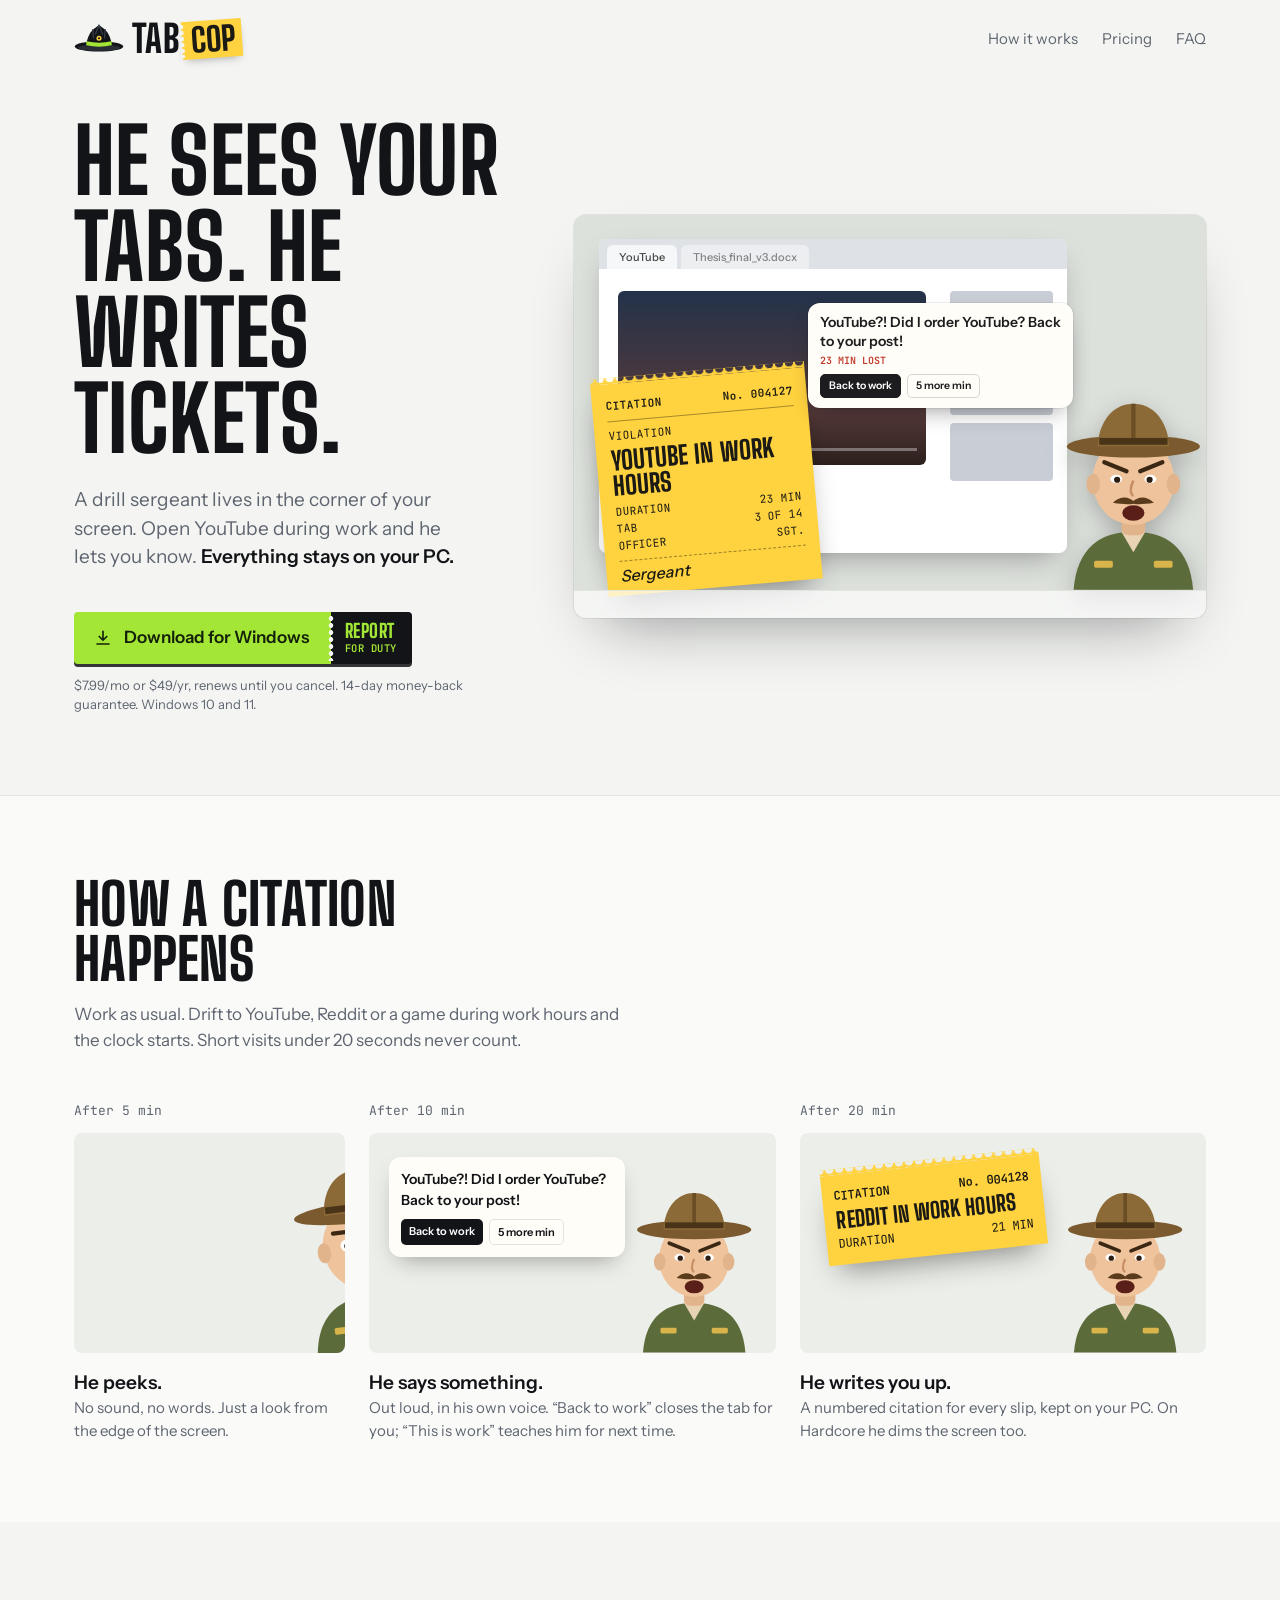
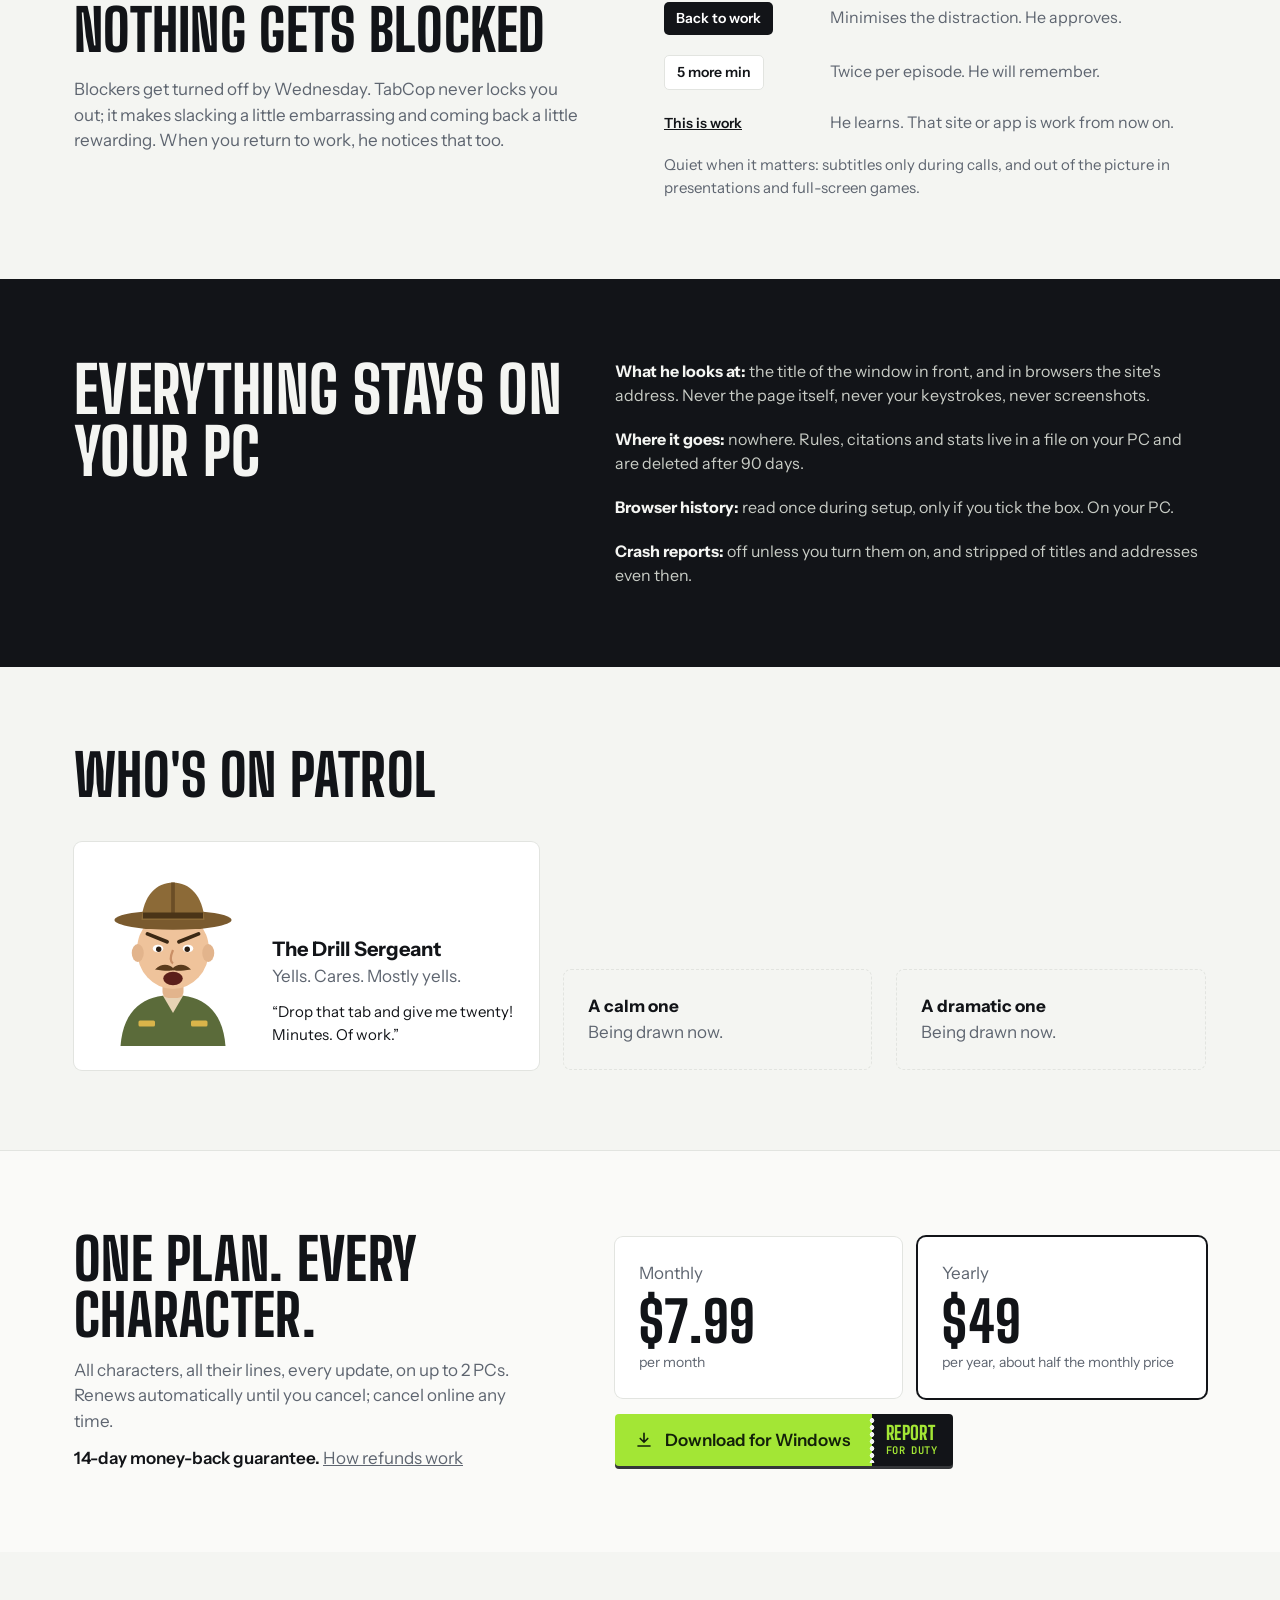
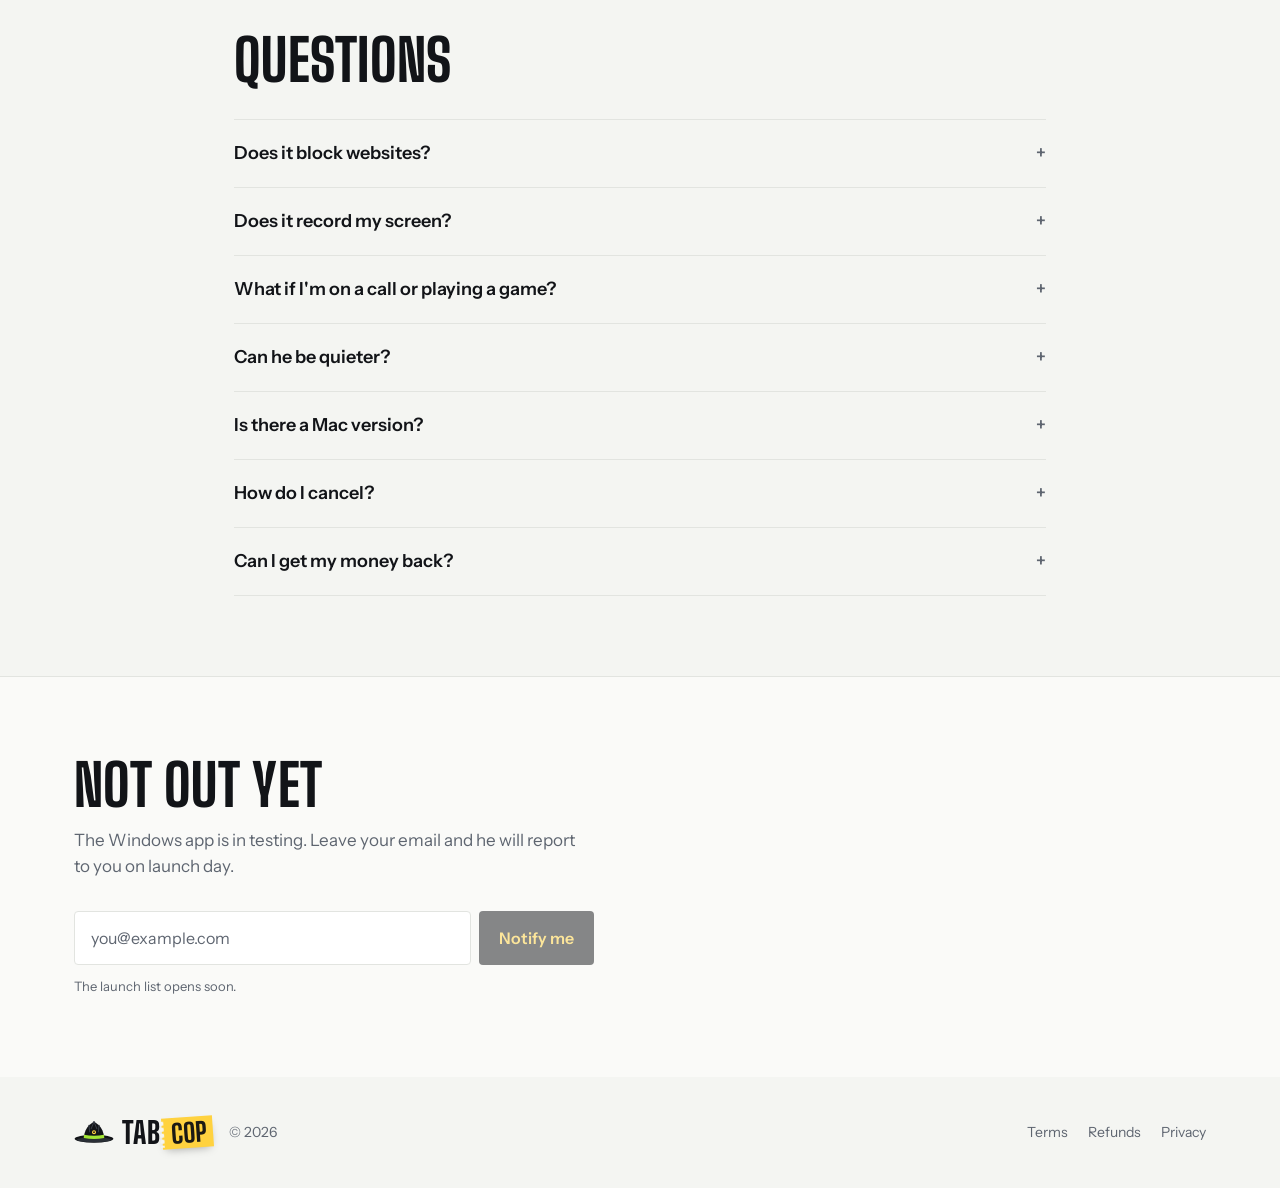
==== index.html @ 55a89e0f "Publish site from b881e9f" ====
<!DOCTYPE html><html lang="en"><head><meta charset="utf-8"><meta name="viewport" content="width=device-width, initial-scale=1"><title>TabCop: a drill sergeant for your browser tabs</title><meta name="description" content="A voiced character lives in the corner of your screen. Open YouTube during work and he lets you know. Windows. Everything stays on your PC."><meta property="og:title" content="TabCop: a drill sergeant for your browser tabs"><meta property="og:description" content="A voiced character lives in the corner of your screen. Open YouTube during work and he lets you know. Windows. Everything stays on your PC."><meta name="theme-color" content="#f4f5f2"><link rel="icon" href="/favicon.svg" type="image/svg+xml"><link rel="stylesheet" href="/_astro/Logo.6TvJ3xuP.css"></head><body><header class="mx-auto flex max-w-[1180px] items-center justify-between px-6 py-5"><a href="/" class="logo lg" aria-label="TabCop home" data-astro-cid-f7espo7c><svg class="hat" viewBox="0 0 64 40" aria-hidden="true" data-astro-cid-f7espo7c><!-- drill sergeant's campaign hat: Montana-peak crown with four pinches,
         wide brim with a shaded underside, lime band, brass badge --><ellipse cx="32" cy="30" rx="31" ry="6.5" fill="#121418" data-astro-cid-f7espo7c></ellipse><ellipse cx="32" cy="31.6" rx="27" ry="4" fill="#2a2f36" data-astro-cid-f7espo7c></ellipse><path d="M15.5 29 C 16.5 20, 19.5 13, 24 8.5 L 32 2.5 L 40 8.5 C 44.5 13, 47.5 20, 48.5 29 Z" fill="#121418" data-astro-cid-f7espo7c></path><path d="M32 2.5 L 27.5 14 M32 2.5 L 36.5 14 M24 8.5 L 25 19 M40 8.5 L 39 19" stroke="#3b424c" stroke-width="1.5" stroke-linecap="round" fill="none" data-astro-cid-f7espo7c></path><path d="M16 23.5 Q 32 27 48 23.5 L 48.4 28.6 Q 32 32 15.6 28.6 Z" fill="#a3e635" data-astro-cid-f7espo7c></path><circle cx="32" cy="19.5" r="3.2" fill="#ffd23f" data-astro-cid-f7espo7c></circle><circle cx="32" cy="19.5" r="1.4" fill="#121418" data-astro-cid-f7espo7c></circle></svg><span class="word" data-astro-cid-f7espo7c><span class="tab" data-astro-cid-f7espo7c>Tab</span><span class="cop" data-astro-cid-f7espo7c>Cop</span></span></a><nav class="flex items-center gap-6 text-[15px] text-muted"><a href="#how" class="hover:text-ink">How it works</a><a href="#pricing" class="hover:text-ink">Pricing</a><a href="#faq" class="hover:text-ink">FAQ</a></nav></header><main><!-- 1. Poster --><section class="mx-auto grid max-w-[1180px] grid-cols-1 items-center gap-12 px-6 pb-20 pt-10 lg:grid-cols-[5fr_7fr]"><div><h1 class="display text-[clamp(3.2rem,7vw,6rem)]">He sees your tabs. He writes tickets.</h1><p class="mt-6 max-w-[30ch] text-[19px] text-muted">A drill sergeant lives in the corner of your screen. Open YouTube during work and he lets you know. <b class="font-semibold text-ink">Everything stays on your PC.</b></p><div class="mt-10"><a class="dl" href="#launch" data-dl data-released="0" aria-label="Download for Windows: join the launch list"><span class="peek" aria-hidden="true"><svg viewBox="20 12 160 120" aria-hidden="true"><path d="M30 240 C 34 190, 62 172, 100 172 C 138 172, 166 190, 170 240 Z" fill="#5b6b3a"></path><path d="M86 172 L100 196 L114 172 Z" fill="#e8d3b5"></path><rect x="54" y="206" width="22" height="8" rx="2" fill="#d9b44a"></rect><rect x="124" y="206" width="22" height="8" rx="2" fill="#d9b44a"></rect><rect x="86" y="146" width="28" height="30" rx="8" fill="#e2b48c"></rect><ellipse cx="100" cy="112" rx="48" ry="52" fill="#efc39b"></ellipse><ellipse cx="53" cy="116" rx="8" ry="12" fill="#e2b48c"></ellipse><ellipse cx="147" cy="116" rx="8" ry="12" fill="#e2b48c"></ellipse><ellipse cx="100" cy="72" rx="78" ry="13" fill="#7a5a2e"></ellipse><path d="M58 72 C 60 40, 78 22, 100 22 C 122 22, 140 40, 142 72 Z" fill="#8c6a37"></path><path d="M100 22 L 100 66" stroke="#6b4e26" stroke-width="5"></path><rect x="60" y="62" width="80" height="8" fill="#4a3417"></rect><ellipse cx="80" cy="110" rx="7" ry="7" fill="#fff"></ellipse><ellipse cx="120" cy="110" rx="7" ry="7" fill="#fff"></ellipse><circle cx="81" cy="111" r="3.6" fill="#2b1d12"></circle><circle cx="119" cy="111" r="3.6" fill="#2b1d12"></circle><path d="M66 94 L92 94" stroke="#3b2814" stroke-width="5" stroke-linecap="round"></path><path d="M108 94 L134 94" stroke="#3b2814" stroke-width="5" stroke-linecap="round"></path><path d="M100 112 q-6 14 0 18" stroke="#c98f66" stroke-width="3" fill="none"></path><path d="M76 138 C 86 128, 96 132, 100 136 C 104 132, 114 128, 124 138 C 112 140, 104 140, 100 139 C 96 140, 88 140, 76 138 Z" fill="#5a3b1c"></path><path d="M89 149 L111 149" stroke="#5b1f1a" stroke-width="3.5" stroke-linecap="round"></path></svg></span><span class="say" aria-hidden="true">Finally. Click it.</span><span class="main"><svg viewBox="0 0 24 24" width="18" height="18" fill="none" stroke="currentColor" stroke-width="2.2" stroke-linecap="round" stroke-linejoin="round" aria-hidden="true"><path d="M12 3v12m0 0-5-5m5 5 5-5M4 20h16"></path></svg>Download for Windows</span><span class="stub"><b>REPORT</b>FOR DUTY</span></a><script type="module">for(let e of document.querySelectorAll(`[data-dl]`))e.addEventListener(`click`,()=>{let t=e.querySelector(`.say`);e.classList.add(`torn`),t&&(t.textContent=e.dataset.released===`1`?`Downloading… Report at 0900.`:`Not out yet. Get on the list.`),window.setTimeout(()=>{e.classList.remove(`torn`),t&&(t.textContent=`Finally. Click it.`)},2600)});</script></div><p class="mt-3 text-[13px] text-muted">$7.99/mo or $49/yr, renews until you cancel. 14-day money-back guarantee. Windows 10 and 11.</p></div><div class="desk" role="img" aria-label="A Windows desktop with YouTube open; the drill sergeant leans in from the corner with a speech bubble and a yellow citation."><div class="win"><div class="tabs"><span class="tab">YouTube</span><span class="tab" style="opacity:.6">Thesis_final_v3.docx</span></div><div class="video"></div><div class="side"><i></i><i></i><i></i></div></div><div class="citation"><div class="row" style="font-weight:600;border-bottom:1px solid rgba(0,0,0,.35);padding-bottom:6px;margin-bottom:6px"><span>CITATION</span><span>No. 004127</span></div>VIOLATION<div class="display" style="font-size:clamp(16px,2vw,26px);margin:4px 0 6px">YouTube in work hours</div><div class="row"><span>DURATION</span><span>23 MIN</span></div><div class="row"><span>TAB</span><span>3 OF 14</span></div><div class="row"><span>OFFICER</span><span>SGT.</span></div><div style="margin-top:6px;border-top:1px dashed rgba(0,0,0,.4);padding-top:6px;font:italic 500 clamp(12px,1.3vw,16px)/1 var(--font-sans)">Sergeant</div></div><div class="bubble">YouTube?! Did I order YouTube? Back to your post!<div class="lost">23 MIN LOST</div><div class="acts"><span>Back to work</span><span>5 more min</span></div></div><div class="sgt"><svg viewBox="0 0 200 240" aria-hidden="true"><path d="M30 240 C 34 190, 62 172, 100 172 C 138 172, 166 190, 170 240 Z" fill="#5b6b3a"></path><path d="M86 172 L100 196 L114 172 Z" fill="#e8d3b5"></path><rect x="54" y="206" width="22" height="8" rx="2" fill="#d9b44a"></rect><rect x="124" y="206" width="22" height="8" rx="2" fill="#d9b44a"></rect><rect x="86" y="146" width="28" height="30" rx="8" fill="#e2b48c"></rect><ellipse cx="100" cy="112" rx="48" ry="52" fill="#efc39b"></ellipse><ellipse cx="53" cy="116" rx="8" ry="12" fill="#e2b48c"></ellipse><ellipse cx="147" cy="116" rx="8" ry="12" fill="#e2b48c"></ellipse><ellipse cx="100" cy="72" rx="78" ry="13" fill="#7a5a2e"></ellipse><path d="M58 72 C 60 40, 78 22, 100 22 C 122 22, 140 40, 142 72 Z" fill="#8c6a37"></path><path d="M100 22 L 100 66" stroke="#6b4e26" stroke-width="5"></path><rect x="60" y="62" width="80" height="8" fill="#4a3417"></rect><ellipse cx="80" cy="110" rx="7" ry="5" fill="#fff"></ellipse><ellipse cx="120" cy="110" rx="7" ry="5" fill="#fff"></ellipse><circle cx="81" cy="111" r="3.6" fill="#2b1d12"></circle><circle cx="119" cy="111" r="3.6" fill="#2b1d12"></circle><path d="M66 90.5 L92 101" stroke="#3b2814" stroke-width="5" stroke-linecap="round"></path><path d="M108 101 L134 90.5" stroke="#3b2814" stroke-width="5" stroke-linecap="round"></path><path d="M100 112 q-6 14 0 18" stroke="#c98f66" stroke-width="3" fill="none"></path><path d="M76 138 C 86 128, 96 132, 100 136 C 104 132, 114 128, 124 138 C 112 140, 104 140, 100 139 C 96 140, 88 140, 76 138 Z" fill="#5a3b1c"></path><ellipse cx="100" cy="150" rx="13" ry="9" fill="#5b1f1a"></ellipse></svg></div><div class="taskbar"></div></div></section><!-- 2. How a citation happens: one sequence, three moments of unequal weight --><section id="how" class="border-t border-line bg-raised"><div class="mx-auto max-w-[1180px] px-6 py-20"><h2 class="display max-w-[16ch] text-[clamp(2.4rem,4.5vw,3.8rem)]">How a citation happens</h2><p class="mt-4 max-w-[52ch] text-muted">Work as usual. Drift to YouTube, Reddit or a game during work hours and the clock starts. Short visits under 20 seconds never count.</p><ol class="mt-12 grid gap-6 lg:grid-cols-[2fr_3fr_3fr]"><li class="flex flex-col"><span class="mono text-[13px] text-muted">After 5 min</span><div class="relative mt-3 h-[220px] overflow-hidden rounded-[8px] bg-wash"><div class="absolute bottom-0 right-[-38%] w-[62%] rotate-[-7deg]"><svg viewBox="0 0 200 240" aria-hidden="true"><path d="M30 240 C 34 190, 62 172, 100 172 C 138 172, 166 190, 170 240 Z" fill="#5b6b3a"></path><path d="M86 172 L100 196 L114 172 Z" fill="#e8d3b5"></path><rect x="54" y="206" width="22" height="8" rx="2" fill="#d9b44a"></rect><rect x="124" y="206" width="22" height="8" rx="2" fill="#d9b44a"></rect><rect x="86" y="146" width="28" height="30" rx="8" fill="#e2b48c"></rect><ellipse cx="100" cy="112" rx="48" ry="52" fill="#efc39b"></ellipse><ellipse cx="53" cy="116" rx="8" ry="12" fill="#e2b48c"></ellipse><ellipse cx="147" cy="116" rx="8" ry="12" fill="#e2b48c"></ellipse><ellipse cx="100" cy="72" rx="78" ry="13" fill="#7a5a2e"></ellipse><path d="M58 72 C 60 40, 78 22, 100 22 C 122 22, 140 40, 142 72 Z" fill="#8c6a37"></path><path d="M100 22 L 100 66" stroke="#6b4e26" stroke-width="5"></path><rect x="60" y="62" width="80" height="8" fill="#4a3417"></rect><ellipse cx="80" cy="110" rx="7" ry="7" fill="#fff"></ellipse><ellipse cx="120" cy="110" rx="7" ry="7" fill="#fff"></ellipse><circle cx="81" cy="111" r="3.6" fill="#2b1d12"></circle><circle cx="119" cy="111" r="3.6" fill="#2b1d12"></circle><path d="M66 94 L92 94" stroke="#3b2814" stroke-width="5" stroke-linecap="round"></path><path d="M108 94 L134 94" stroke="#3b2814" stroke-width="5" stroke-linecap="round"></path><path d="M100 112 q-6 14 0 18" stroke="#c98f66" stroke-width="3" fill="none"></path><path d="M76 138 C 86 128, 96 132, 100 136 C 104 132, 114 128, 124 138 C 112 140, 104 140, 100 139 C 96 140, 88 140, 76 138 Z" fill="#5a3b1c"></path><path d="M89 149 L111 149" stroke="#5b1f1a" stroke-width="3.5" stroke-linecap="round"></path></svg></div></div><h3 class="mt-4 text-[19px] font-semibold">He peeks.</h3><p class="text-[15px] text-muted">No sound, no words. Just a look from the edge of the screen.</p></li><li class="flex flex-col"><span class="mono text-[13px] text-muted">After 10 min</span><div class="relative mt-3 h-[220px] overflow-hidden rounded-[8px] bg-wash"><div class="absolute bottom-0 right-2 w-[36%]"><svg viewBox="0 0 200 240" aria-hidden="true"><path d="M30 240 C 34 190, 62 172, 100 172 C 138 172, 166 190, 170 240 Z" fill="#5b6b3a"></path><path d="M86 172 L100 196 L114 172 Z" fill="#e8d3b5"></path><rect x="54" y="206" width="22" height="8" rx="2" fill="#d9b44a"></rect><rect x="124" y="206" width="22" height="8" rx="2" fill="#d9b44a"></rect><rect x="86" y="146" width="28" height="30" rx="8" fill="#e2b48c"></rect><ellipse cx="100" cy="112" rx="48" ry="52" fill="#efc39b"></ellipse><ellipse cx="53" cy="116" rx="8" ry="12" fill="#e2b48c"></ellipse><ellipse cx="147" cy="116" rx="8" ry="12" fill="#e2b48c"></ellipse><ellipse cx="100" cy="72" rx="78" ry="13" fill="#7a5a2e"></ellipse><path d="M58 72 C 60 40, 78 22, 100 22 C 122 22, 140 40, 142 72 Z" fill="#8c6a37"></path><path d="M100 22 L 100 66" stroke="#6b4e26" stroke-width="5"></path><rect x="60" y="62" width="80" height="8" fill="#4a3417"></rect><ellipse cx="80" cy="110" rx="7" ry="5" fill="#fff"></ellipse><ellipse cx="120" cy="110" rx="7" ry="5" fill="#fff"></ellipse><circle cx="81" cy="111" r="3.6" fill="#2b1d12"></circle><circle cx="119" cy="111" r="3.6" fill="#2b1d12"></circle><path d="M66 90.5 L92 101" stroke="#3b2814" stroke-width="5" stroke-linecap="round"></path><path d="M108 101 L134 90.5" stroke="#3b2814" stroke-width="5" stroke-linecap="round"></path><path d="M100 112 q-6 14 0 18" stroke="#c98f66" stroke-width="3" fill="none"></path><path d="M76 138 C 86 128, 96 132, 100 136 C 104 132, 114 128, 124 138 C 112 140, 104 140, 100 139 C 96 140, 88 140, 76 138 Z" fill="#5a3b1c"></path><ellipse cx="100" cy="150" rx="13" ry="9" fill="#5b1f1a"></ellipse></svg></div><div class="absolute left-5 top-6 w-[58%] rounded-[12px] bg-[#fffdf7] p-3 text-[14px] font-semibold shadow-[0_10px_24px_-10px_rgba(0,0,0,.4)]">YouTube?! Did I order YouTube? Back to your post!<div class="mt-2 flex gap-1.5 text-[11px]"><span class="rounded-[5px] bg-ink px-2 py-1 text-white">Back to work</span><span class="rounded-[5px] border border-line px-2 py-1">5 more min</span></div></div></div><h3 class="mt-4 text-[19px] font-semibold">He says something.</h3><p class="text-[15px] text-muted">Out loud, in his own voice. “Back to work” closes the tab for you; “This is work” teaches him for next time.</p></li><li class="flex flex-col"><span class="mono text-[13px] text-muted">After 20 min</span><div class="relative mt-3 h-[220px] overflow-hidden rounded-[8px] bg-wash"><div class="citation absolute left-6 top-8 w-[54%] -rotate-6 p-3 text-[11px]"><div class="row font-semibold"><span>CITATION</span><span>No. 004128</span></div><div class="display my-1 text-[22px]">Reddit in work hours</div><div class="row"><span>DURATION</span><span>21 MIN</span></div></div><div class="absolute bottom-0 right-2 w-[36%]"><svg viewBox="0 0 200 240" aria-hidden="true"><path d="M30 240 C 34 190, 62 172, 100 172 C 138 172, 166 190, 170 240 Z" fill="#5b6b3a"></path><path d="M86 172 L100 196 L114 172 Z" fill="#e8d3b5"></path><rect x="54" y="206" width="22" height="8" rx="2" fill="#d9b44a"></rect><rect x="124" y="206" width="22" height="8" rx="2" fill="#d9b44a"></rect><rect x="86" y="146" width="28" height="30" rx="8" fill="#e2b48c"></rect><ellipse cx="100" cy="112" rx="48" ry="52" fill="#efc39b"></ellipse><ellipse cx="53" cy="116" rx="8" ry="12" fill="#e2b48c"></ellipse><ellipse cx="147" cy="116" rx="8" ry="12" fill="#e2b48c"></ellipse><ellipse cx="100" cy="72" rx="78" ry="13" fill="#7a5a2e"></ellipse><path d="M58 72 C 60 40, 78 22, 100 22 C 122 22, 140 40, 142 72 Z" fill="#8c6a37"></path><path d="M100 22 L 100 66" stroke="#6b4e26" stroke-width="5"></path><rect x="60" y="62" width="80" height="8" fill="#4a3417"></rect><ellipse cx="80" cy="110" rx="7" ry="5" fill="#fff"></ellipse><ellipse cx="120" cy="110" rx="7" ry="5" fill="#fff"></ellipse><circle cx="81" cy="111" r="3.6" fill="#2b1d12"></circle><circle cx="119" cy="111" r="3.6" fill="#2b1d12"></circle><path d="M66 90.5 L92 101" stroke="#3b2814" stroke-width="5" stroke-linecap="round"></path><path d="M108 101 L134 90.5" stroke="#3b2814" stroke-width="5" stroke-linecap="round"></path><path d="M100 112 q-6 14 0 18" stroke="#c98f66" stroke-width="3" fill="none"></path><path d="M76 138 C 86 128, 96 132, 100 136 C 104 132, 114 128, 124 138 C 112 140, 104 140, 100 139 C 96 140, 88 140, 76 138 Z" fill="#5a3b1c"></path><ellipse cx="100" cy="150" rx="13" ry="9" fill="#5b1f1a"></ellipse></svg></div></div><h3 class="mt-4 text-[19px] font-semibold">He writes you up.</h3><p class="text-[15px] text-muted">A numbered citation for every slip, kept on your PC. On Hardcore he dims the screen too.</p></li></ol></div></section><!-- 3. Not a blocker --><section class="mx-auto grid max-w-[1180px] gap-12 px-6 py-20 lg:grid-cols-2"><div><h2 class="display text-[clamp(2.4rem,4.5vw,3.8rem)]">Nothing gets blocked</h2><p class="mt-5 max-w-[46ch] text-muted">Blockers get turned off by Wednesday. TabCop never locks you out; it makes slacking a little embarrassing and coming back a little rewarding. When you return to work, he notices that too.</p></div><dl class="grid gap-5 self-center text-[16px]"><div class="grid grid-cols-[150px_1fr] items-baseline gap-4"><dt><span class="inline-block rounded-[5px] bg-ink px-3 py-1.5 text-[14px] font-semibold text-white">Back to work</span></dt><dd class="text-muted">Minimises the distraction. He approves.</dd></div><div class="grid grid-cols-[150px_1fr] items-baseline gap-4"><dt><span class="inline-block rounded-[5px] border border-line bg-surface px-3 py-1.5 text-[14px] font-semibold">5 more min</span></dt><dd class="text-muted">Twice per episode. He will remember.</dd></div><div class="grid grid-cols-[150px_1fr] items-baseline gap-4"><dt><span class="text-[14px] font-semibold underline">This is work</span></dt><dd class="text-muted">He learns. That site or app is work from now on.</dd></div><p class="text-[15px] text-muted">Quiet when it matters: subtitles only during calls, and out of the picture in presentations and full-screen games.</p></dl></section><!-- 4. Privacy --><section class="bg-ink text-[#f4f5f2]"><div class="mx-auto grid max-w-[1180px] gap-12 px-6 py-20 lg:grid-cols-[5fr_6fr]"><h2 class="display text-[clamp(2.6rem,5vw,4.4rem)]">Everything stays on your PC</h2><ul class="grid gap-5 self-center text-[16px] text-[#c9cdc6]"><li><b class="text-[#f4f5f2]">What he looks at:</b> the title of the window in front, and in browsers the site's address. Never the page itself, never your keystrokes, never screenshots.</li><li><b class="text-[#f4f5f2]">Where it goes:</b> nowhere. Rules, citations and stats live in a file on your PC and are deleted after 90 days.</li><li><b class="text-[#f4f5f2]">Browser history:</b> read once during setup, only if you tick the box. On your PC.</li><li><b class="text-[#f4f5f2]">Crash reports:</b> off unless you turn them on, and stripped of titles and addresses even then.</li></ul></div></section><!-- 5. Characters --><section class="mx-auto max-w-[1180px] px-6 py-20"><h2 class="display text-[clamp(2.4rem,4.5vw,3.8rem)]">Who's on patrol</h2><div class="mt-10 grid items-end gap-6 lg:grid-cols-[3fr_2fr_2fr]"><figure class="m-0 grid grid-cols-[150px_1fr] items-end gap-6 rounded-[8px] bg-surface p-6 shadow-[0_0_0_1px_var(--line)]"><div class="w-[150px]"><svg viewBox="0 0 200 240" aria-hidden="true"><path d="M30 240 C 34 190, 62 172, 100 172 C 138 172, 166 190, 170 240 Z" fill="#5b6b3a"></path><path d="M86 172 L100 196 L114 172 Z" fill="#e8d3b5"></path><rect x="54" y="206" width="22" height="8" rx="2" fill="#d9b44a"></rect><rect x="124" y="206" width="22" height="8" rx="2" fill="#d9b44a"></rect><rect x="86" y="146" width="28" height="30" rx="8" fill="#e2b48c"></rect><ellipse cx="100" cy="112" rx="48" ry="52" fill="#efc39b"></ellipse><ellipse cx="53" cy="116" rx="8" ry="12" fill="#e2b48c"></ellipse><ellipse cx="147" cy="116" rx="8" ry="12" fill="#e2b48c"></ellipse><ellipse cx="100" cy="72" rx="78" ry="13" fill="#7a5a2e"></ellipse><path d="M58 72 C 60 40, 78 22, 100 22 C 122 22, 140 40, 142 72 Z" fill="#8c6a37"></path><path d="M100 22 L 100 66" stroke="#6b4e26" stroke-width="5"></path><rect x="60" y="62" width="80" height="8" fill="#4a3417"></rect><ellipse cx="80" cy="110" rx="7" ry="5" fill="#fff"></ellipse><ellipse cx="120" cy="110" rx="7" ry="5" fill="#fff"></ellipse><circle cx="81" cy="111" r="3.6" fill="#2b1d12"></circle><circle cx="119" cy="111" r="3.6" fill="#2b1d12"></circle><path d="M66 90.5 L92 101" stroke="#3b2814" stroke-width="5" stroke-linecap="round"></path><path d="M108 101 L134 90.5" stroke="#3b2814" stroke-width="5" stroke-linecap="round"></path><path d="M100 112 q-6 14 0 18" stroke="#c98f66" stroke-width="3" fill="none"></path><path d="M76 138 C 86 128, 96 132, 100 136 C 104 132, 114 128, 124 138 C 112 140, 104 140, 100 139 C 96 140, 88 140, 76 138 Z" fill="#5a3b1c"></path><ellipse cx="100" cy="150" rx="13" ry="9" fill="#5b1f1a"></ellipse></svg></div><figcaption><b class="block text-[20px]">The Drill Sergeant</b><span class="text-muted">Yells. Cares. Mostly yells.</span><p class="mt-3 text-[15px]">“Drop that tab and give me twenty! Minutes. Of work.”</p></figcaption></figure><div class="rounded-[8px] border-[1.5px] border-dashed border-line p-6 text-muted"><b class="block text-ink">A calm one</b>Being drawn now.</div><div class="rounded-[8px] border-[1.5px] border-dashed border-line p-6 text-muted"><b class="block text-ink">A dramatic one</b>Being drawn now.</div></div></section><!-- 6. Pricing --><section id="pricing" class="border-t border-line bg-raised"><div class="mx-auto grid max-w-[1180px] gap-12 px-6 py-20 lg:grid-cols-[5fr_6fr]"><div><h2 class="display text-[clamp(2.4rem,4.5vw,3.8rem)]">One plan. Every character.</h2><p class="mt-4 max-w-[40ch] text-muted">All characters, all their lines, every update, on up to 2 PCs. Renews automatically until you cancel; cancel online any time.</p><p class="mt-3 max-w-[40ch] font-semibold">14-day money-back guarantee. <a href="/refunds" class="font-normal text-muted underline">How refunds work</a></p></div><div class="grid gap-4 self-center sm:grid-cols-2"><div class="rounded-[8px] bg-surface p-6 shadow-[0_0_0_1px_var(--line)]"><span class="text-muted">Monthly</span><div class="display mt-2 text-[56px]">$7.99</div><span class="text-[14px] text-muted">per month</span></div><div class="rounded-[8px] bg-surface p-6 shadow-[0_0_0_2px_var(--ink)]"><span class="text-muted">Yearly</span><div class="display mt-2 text-[56px]">$49</div><span class="text-[14px] text-muted">per year, about half the monthly price</span></div><div class="sm:col-span-2"><a class="dl" href="#launch" data-dl data-released="0" aria-label="Download for Windows: join the launch list"><span class="peek" aria-hidden="true"><svg viewBox="20 12 160 120" aria-hidden="true"><path d="M30 240 C 34 190, 62 172, 100 172 C 138 172, 166 190, 170 240 Z" fill="#5b6b3a"></path><path d="M86 172 L100 196 L114 172 Z" fill="#e8d3b5"></path><rect x="54" y="206" width="22" height="8" rx="2" fill="#d9b44a"></rect><rect x="124" y="206" width="22" height="8" rx="2" fill="#d9b44a"></rect><rect x="86" y="146" width="28" height="30" rx="8" fill="#e2b48c"></rect><ellipse cx="100" cy="112" rx="48" ry="52" fill="#efc39b"></ellipse><ellipse cx="53" cy="116" rx="8" ry="12" fill="#e2b48c"></ellipse><ellipse cx="147" cy="116" rx="8" ry="12" fill="#e2b48c"></ellipse><ellipse cx="100" cy="72" rx="78" ry="13" fill="#7a5a2e"></ellipse><path d="M58 72 C 60 40, 78 22, 100 22 C 122 22, 140 40, 142 72 Z" fill="#8c6a37"></path><path d="M100 22 L 100 66" stroke="#6b4e26" stroke-width="5"></path><rect x="60" y="62" width="80" height="8" fill="#4a3417"></rect><ellipse cx="80" cy="110" rx="7" ry="7" fill="#fff"></ellipse><ellipse cx="120" cy="110" rx="7" ry="7" fill="#fff"></ellipse><circle cx="81" cy="111" r="3.6" fill="#2b1d12"></circle><circle cx="119" cy="111" r="3.6" fill="#2b1d12"></circle><path d="M66 94 L92 94" stroke="#3b2814" stroke-width="5" stroke-linecap="round"></path><path d="M108 94 L134 94" stroke="#3b2814" stroke-width="5" stroke-linecap="round"></path><path d="M100 112 q-6 14 0 18" stroke="#c98f66" stroke-width="3" fill="none"></path><path d="M76 138 C 86 128, 96 132, 100 136 C 104 132, 114 128, 124 138 C 112 140, 104 140, 100 139 C 96 140, 88 140, 76 138 Z" fill="#5a3b1c"></path><path d="M89 149 L111 149" stroke="#5b1f1a" stroke-width="3.5" stroke-linecap="round"></path></svg></span><span class="say" aria-hidden="true">Finally. Click it.</span><span class="main"><svg viewBox="0 0 24 24" width="18" height="18" fill="none" stroke="currentColor" stroke-width="2.2" stroke-linecap="round" stroke-linejoin="round" aria-hidden="true"><path d="M12 3v12m0 0-5-5m5 5 5-5M4 20h16"></path></svg>Download for Windows</span><span class="stub"><b>REPORT</b>FOR DUTY</span></a></div></div></div></section><!-- 7. FAQ --><section id="faq" class="mx-auto max-w-[860px] px-6 py-20"><h2 class="display text-[clamp(2.4rem,4.5vw,3.8rem)]">Questions</h2><div class="mt-8 divide-y divide-line border-y border-line"><details class="group py-5"><summary class="flex cursor-pointer list-none items-center justify-between gap-6 text-[18px] font-semibold">Does it block websites?<span class="text-muted transition group-open:rotate-45" aria-hidden="true">+</span></summary><p class="mt-3 max-w-[62ch] text-muted">No. Nothing is ever blocked. He notices, says something, and writes you a citation if you keep going. Close the tab or press “This is work” and he backs off.</p></details><details class="group py-5"><summary class="flex cursor-pointer list-none items-center justify-between gap-6 text-[18px] font-semibold">Does it record my screen?<span class="text-muted transition group-open:rotate-45" aria-hidden="true">+</span></summary><p class="mt-3 max-w-[62ch] text-muted">No. It reads the title of the window in front and, in browsers, the site&#39;s address. That stays on your PC. No screenshots, no keystrokes, nothing uploaded.</p></details><details class="group py-5"><summary class="flex cursor-pointer list-none items-center justify-between gap-6 text-[18px] font-semibold">What if I&#39;m on a call or playing a game?<span class="text-muted transition group-open:rotate-45" aria-hidden="true">+</span></summary><p class="mt-3 max-w-[62ch] text-muted">During calls he only shows subtitles. Presentations and full-screen games: he stays out of the picture.</p></details><details class="group py-5"><summary class="flex cursor-pointer list-none items-center justify-between gap-6 text-[18px] font-semibold">Can he be quieter?<span class="text-muted transition group-open:rotate-45" aria-hidden="true">+</span></summary><p class="mt-3 max-w-[62ch] text-muted">Pick Soft, Normal or Hardcore, or set your own minutes for each step. Turn the voice off for subtitles only.</p></details><details class="group py-5"><summary class="flex cursor-pointer list-none items-center justify-between gap-6 text-[18px] font-semibold">Is there a Mac version?<span class="text-muted transition group-open:rotate-45" aria-hidden="true">+</span></summary><p class="mt-3 max-w-[62ch] text-muted">Not yet. TabCop is for Windows 10 and 11.</p></details><details class="group py-5"><summary class="flex cursor-pointer list-none items-center justify-between gap-6 text-[18px] font-semibold">How do I cancel?<span class="text-muted transition group-open:rotate-45" aria-hidden="true">+</span></summary><p class="mt-3 max-w-[62ch] text-muted">Online, any time, from the link in your receipt email. You keep TabCop until the end of the period you paid for.</p></details><details class="group py-5"><summary class="flex cursor-pointer list-none items-center justify-between gap-6 text-[18px] font-semibold">Can I get my money back?<span class="text-muted transition group-open:rotate-45" aria-hidden="true">+</span></summary><p class="mt-3 max-w-[62ch] text-muted">Yes: within 14 days of your first payment, or of a yearly renewal, you get a full refund. No questions.</p></details></div></section><!-- 8. Launch list (where the button leads before release) --><section id="launch" class="border-t border-line bg-raised"><div class="mx-auto max-w-[1180px] px-6 py-20"><h2 class="display text-[clamp(2.4rem,4.5vw,3.8rem)]">Not out yet</h2><p class="mb-8 mt-4 max-w-[46ch] text-muted">The Windows app is in testing. Leave your email and he will report to you on launch day.</p><form method="post" target="_blank" class="flex max-w-[520px] flex-col gap-3" data-launch-form><div class="flex flex-wrap gap-2"><label for="email" class="sr-only">Email</label><input id="email" name="email" type="email" required autocomplete="email" placeholder="you@example.com" class="min-w-[240px] flex-1 rounded-[4px] border border-line bg-surface px-4 py-3.5 text-[16px] text-ink placeholder:text-muted"><button type="submit" disabled class="rounded-[4px] bg-ink px-5 py-3.5 text-[16px] font-semibold text-ticket disabled:cursor-not-allowed disabled:opacity-50">Notify me</button></div><p class="text-[13px] text-muted">The launch list opens soon.</p></form></div></section></main><footer class="mx-auto flex max-w-[1180px] flex-wrap items-center justify-between gap-4 px-6 py-10 text-[14px] text-muted"><span class="flex items-center gap-4"><a href="/" class="logo md" aria-label="TabCop home" data-astro-cid-f7espo7c><svg class="hat" viewBox="0 0 64 40" aria-hidden="true" data-astro-cid-f7espo7c><!-- drill sergeant's campaign hat: Montana-peak crown with four pinches,
         wide brim with a shaded underside, lime band, brass badge --><ellipse cx="32" cy="30" rx="31" ry="6.5" fill="#121418" data-astro-cid-f7espo7c></ellipse><ellipse cx="32" cy="31.6" rx="27" ry="4" fill="#2a2f36" data-astro-cid-f7espo7c></ellipse><path d="M15.5 29 C 16.5 20, 19.5 13, 24 8.5 L 32 2.5 L 40 8.5 C 44.5 13, 47.5 20, 48.5 29 Z" fill="#121418" data-astro-cid-f7espo7c></path><path d="M32 2.5 L 27.5 14 M32 2.5 L 36.5 14 M24 8.5 L 25 19 M40 8.5 L 39 19" stroke="#3b424c" stroke-width="1.5" stroke-linecap="round" fill="none" data-astro-cid-f7espo7c></path><path d="M16 23.5 Q 32 27 48 23.5 L 48.4 28.6 Q 32 32 15.6 28.6 Z" fill="#a3e635" data-astro-cid-f7espo7c></path><circle cx="32" cy="19.5" r="3.2" fill="#ffd23f" data-astro-cid-f7espo7c></circle><circle cx="32" cy="19.5" r="1.4" fill="#121418" data-astro-cid-f7espo7c></circle></svg><span class="word" data-astro-cid-f7espo7c><span class="tab" data-astro-cid-f7espo7c>Tab</span><span class="cop" data-astro-cid-f7espo7c>Cop</span></span></a> <span>© 2026</span></span><span class="flex gap-5"><a href="/terms" class="hover:text-ink">Terms</a><a href="/refunds" class="hover:text-ink">Refunds</a><a href="/privacy" class="hover:text-ink">Privacy</a></span></footer></body></html>
---- _astro/Logo.6TvJ3xuP.css ----
@font-face{font-family:Big Shoulders Display;font-style:normal;font-display:swap;font-weight:800;src:url(/_astro/big-shoulders-display-vietnamese-800-normal.TfqTMNKp.woff2)format("woff2"),url(/_astro/big-shoulders-display-vietnamese-800-normal.zHzF0To4.woff)format("woff");unicode-range:U+102-103,U+110-111,U+128-129,U+168-169,U+1A0-1A1,U+1AF-1B0,U+300-301,U+303-304,U+308-309,U+323,U+329,U+1EA0-1EF9,U+20AB}@font-face{font-family:Big Shoulders Display;font-style:normal;font-display:swap;font-weight:800;src:url(/_astro/big-shoulders-display-latin-ext-800-normal.fpv_pHPA.woff2)format("woff2"),url(/_astro/big-shoulders-display-latin-ext-800-normal.BQnXNQRw.woff)format("woff");unicode-range:U+100-2BA,U+2BD-2C5,U+2C7-2CC,U+2CE-2D7,U+2DD-2FF,U+304,U+308,U+329,U+1D00-1DBF,U+1E00-1E9F,U+1EF2-1EFF,U+2020,U+20A0-20AB,U+20AD-20C0,U+2113,U+2C60-2C7F,U+A720-A7FF}@font-face{font-family:Big Shoulders Display;font-style:normal;font-display:swap;font-weight:800;src:url(/_astro/big-shoulders-display-latin-800-normal.DDUD9Xuh.woff2)format("woff2"),url(/_astro/big-shoulders-display-latin-800-normal.CI0lhnTM.woff)format("woff");unicode-range:U+??,U+131,U+152-153,U+2BB-2BC,U+2C6,U+2DA,U+2DC,U+304,U+308,U+329,U+2000-206F,U+20AC,U+2122,U+2191,U+2193,U+2212,U+2215,U+FEFF,U+FFFD}@font-face{font-family:Instrument Sans Variable;font-style:normal;font-display:swap;font-weight:400 700;src:url(/_astro/instrument-sans-latin-ext-wght-normal.B5bTHO_g.woff2)format("woff2-variations");unicode-range:U+100-2BA,U+2BD-2C5,U+2C7-2CC,U+2CE-2D7,U+2DD-2FF,U+304,U+308,U+329,U+1D00-1DBF,U+1E00-1E9F,U+1EF2-1EFF,U+2020,U+20A0-20AB,U+20AD-20C0,U+2113,U+2C60-2C7F,U+A720-A7FF}@font-face{font-family:Instrument Sans Variable;font-style:normal;font-display:swap;font-weight:400 700;src:url(/_astro/instrument-sans-latin-wght-normal.BbzFLZTg.woff2)format("woff2-variations");unicode-range:U+??,U+131,U+152-153,U+2BB-2BC,U+2C6,U+2DA,U+2DC,U+304,U+308,U+329,U+2000-206F,U+20AC,U+2122,U+2191,U+2193,U+2212,U+2215,U+FEFF,U+FFFD}@font-face{font-family:JetBrains Mono;font-style:normal;font-display:swap;font-weight:400;src:url([data-uri])format("woff2"),url([data-uri])format("woff");unicode-range:U+460-52F,U+1C80-1C8A,U+20B4,U+2DE0-2DFF,U+A640-A69F,U+FE2E-FE2F}@font-face{font-family:JetBrains Mono;font-style:normal;font-display:swap;font-weight:400;src:url(/_astro/jetbrains-mono-cyrillic-400-normal.BEIGL1Tu.woff2)format("woff2"),url(/_astro/jetbrains-mono-cyrillic-400-normal.ugxPyKxw.woff)format("woff");unicode-range:U+301,U+400-45F,U+490-491,U+4B0-4B1,U+2116}@font-face{font-family:JetBrains Mono;font-style:normal;font-display:swap;font-weight:400;src:url(/_astro/jetbrains-mono-greek-400-normal.C190GLew.woff2)format("woff2"),url(/_astro/jetbrains-mono-greek-400-normal.B9oWc5Lo.woff)format("woff");unicode-range:U+370-377,U+37A-37F,U+384-38A,U+38C,U+38E-3A1,U+3A3-3FF}@font-face{font-family:JetBrains Mono;font-style:normal;font-display:swap;font-weight:400;src:url([data-uri])format("woff2"),url(/_astro/jetbrains-mono-vietnamese-400-normal.CqNFfHCs.woff)format("woff");unicode-range:U+102-103,U+110-111,U+128-129,U+168-169,U+1A0-1A1,U+1AF-1B0,U+300-301,U+303-304,U+308-309,U+323,U+329,U+1EA0-1EF9,U+20AB}@font-face{font-family:JetBrains Mono;font-style:normal;font-display:swap;font-weight:400;src:url(/_astro/jetbrains-mono-latin-ext-400-normal.Bc8Ftmh3.woff2)format("woff2"),url(/_astro/jetbrains-mono-latin-ext-400-normal.fXTG6kC5.woff)format("woff");unicode-range:U+100-2BA,U+2BD-2C5,U+2C7-2CC,U+2CE-2D7,U+2DD-2FF,U+304,U+308,U+329,U+1D00-1DBF,U+1E00-1E9F,U+1EF2-1EFF,U+2020,U+20A0-20AB,U+20AD-20C0,U+2113,U+2C60-2C7F,U+A720-A7FF}@font-face{font-family:JetBrains Mono;font-style:normal;font-display:swap;font-weight:400;src:url(/_astro/jetbrains-mono-latin-400-normal.V6pRDFza.woff2)format("woff2"),url(/_astro/jetbrains-mono-latin-400-normal.6-qcROiO.woff)format("woff");unicode-range:U+??,U+131,U+152-153,U+2BB-2BC,U+2C6,U+2DA,U+2DC,U+304,U+308,U+329,U+2000-206F,U+20AC,U+2122,U+2191,U+2193,U+2212,U+2215,U+FEFF,U+FFFD}@font-face{font-family:JetBrains Mono;font-style:normal;font-display:swap;font-weight:600;src:url([data-uri])format("woff2"),url([data-uri])format("woff");unicode-range:U+460-52F,U+1C80-1C8A,U+20B4,U+2DE0-2DFF,U+A640-A69F,U+FE2E-FE2F}@font-face{font-family:JetBrains Mono;font-style:normal;font-display:swap;font-weight:600;src:url(/_astro/jetbrains-mono-cyrillic-600-normal.EVf6-Yzo.woff2)format("woff2"),url(/_astro/jetbrains-mono-cyrillic-600-normal.8K4wrrwR.woff)format("woff");unicode-range:U+301,U+400-45F,U+490-491,U+4B0-4B1,U+2116}@font-face{font-family:JetBrains Mono;font-style:normal;font-display:swap;font-weight:600;src:url(/_astro/jetbrains-mono-greek-600-normal.H7WoG9Et.woff2)format("woff2"),url(/_astro/jetbrains-mono-greek-600-normal.mc2nkWzM.woff)format("woff");unicode-range:U+370-377,U+37A-37F,U+384-38A,U+38C,U+38E-3A1,U+3A3-3FF}@font-face{font-family:JetBrains Mono;font-style:normal;font-display:swap;font-weight:600;src:url([data-uri])format("woff2"),url(/_astro/jetbrains-mono-vietnamese-600-normal.OWROknRo.woff)format("woff");unicode-range:U+102-103,U+110-111,U+128-129,U+168-169,U+1A0-1A1,U+1AF-1B0,U+300-301,U+303-304,U+308-309,U+323,U+329,U+1EA0-1EF9,U+20AB}@font-face{font-family:JetBrains Mono;font-style:normal;font-display:swap;font-weight:600;src:url(/_astro/jetbrains-mono-latin-ext-600-normal.BfB_LPfz.woff2)format("woff2"),url(/_astro/jetbrains-mono-latin-ext-600-normal.DObL3zCW.woff)format("woff");unicode-range:U+100-2BA,U+2BD-2C5,U+2C7-2CC,U+2CE-2D7,U+2DD-2FF,U+304,U+308,U+329,U+1D00-1DBF,U+1E00-1E9F,U+1EF2-1EFF,U+2020,U+20A0-20AB,U+20AD-20C0,U+2113,U+2C60-2C7F,U+A720-A7FF}@font-face{font-family:JetBrains Mono;font-style:normal;font-display:swap;font-weight:600;src:url(/_astro/jetbrains-mono-latin-600-normal.C8RAYTDA.woff2)format("woff2"),url(/_astro/jetbrains-mono-latin-600-normal.BfsvjouI.woff)format("woff");unicode-range:U+??,U+131,U+152-153,U+2BB-2BC,U+2C6,U+2DA,U+2DC,U+304,U+308,U+329,U+2000-206F,U+20AC,U+2122,U+2191,U+2193,U+2212,U+2215,U+FEFF,U+FFFD}@layer properties{@supports (((-webkit-hyphens:none)) and (not (margin-trim:inline))) or ((-moz-orient:inline) and (not (color:rgb(from red r g b)))){*,:before,:after,::backdrop{--tw-rotate-x:initial;--tw-rotate-y:initial;--tw-rotate-z:initial;--tw-skew-x:initial;--tw-skew-y:initial;--tw-divide-y-reverse:0;--tw-border-style:solid;--tw-leading:initial;--tw-font-weight:initial;--tw-shadow:0 0 #0000;--tw-shadow-color:initial;--tw-shadow-alpha:100%;--tw-inset-shadow:0 0 #0000;--tw-inset-shadow-color:initial;--tw-inset-shadow-alpha:100%;--tw-ring-color:initial;--tw-ring-shadow:0 0 #0000;--tw-inset-ring-color:initial;--tw-inset-ring-shadow:0 0 #0000;--tw-ring-inset:initial;--tw-ring-offset-width:0px;--tw-ring-offset-color:#fff;--tw-ring-offset-shadow:0 0 #0000}}}@layer theme{:root,:host{--font-sans:"Instrument Sans Variable", sans-serif;--font-mono:"JetBrains Mono", monospace;--color-white:#fff;--spacing:.25rem;--font-weight-normal:400;--font-weight-semibold:600;--default-transition-duration:.15s;--default-transition-timing-function:cubic-bezier(.4, 0, .2, 1);--default-font-family:"Instrument Sans Variable", sans-serif;--default-mono-font-family:"JetBrains Mono", monospace;--font-display:"Big Shoulders Display", sans-serif}}@layer base{*,:after,:before,::backdrop{box-sizing:border-box;border:0 solid;margin:0;padding:0}::file-selector-button{box-sizing:border-box;border:0 solid;margin:0;padding:0}html,:host{-webkit-text-size-adjust:100%;tab-size:4;line-height:1.5;font-family:var(--default-font-family,-apple-system, BlinkMacSystemFont, "Segoe UI", Roboto, "Helvetica Neue", "Noto Sans", Arial, sans-serif, "Apple Color Emoji", "Segoe UI Emoji", "Segoe UI Symbol", "Noto Color Emoji");font-feature-settings:var(--default-font-feature-settings,normal);font-variation-settings:var(--default-font-variation-settings,normal);-webkit-tap-highlight-color:transparent}hr{height:0;color:inherit;border-top-width:1px}abbr:where([title]){text-decoration:underline dotted}h1,h2,h3,h4,h5,h6{font-size:inherit;font-weight:inherit}a{color:inherit;-webkit-text-decoration:inherit;-webkit-text-decoration:inherit;-webkit-text-decoration:inherit;text-decoration:inherit}b,strong{font-weight:bolder}code,kbd,samp,pre{font-family:var(--default-mono-font-family,ui-monospace, SFMono-Regular, Menlo, Monaco, Consolas, "Liberation Mono", "Courier New", monospace);font-feature-settings:var(--default-mono-font-feature-settings,normal);font-variation-settings:var(--default-mono-font-variation-settings,normal);font-size:1em}small{font-size:80%}sub,sup{vertical-align:baseline;font-size:75%;line-height:0;position:relative}sub{bottom:-.25em}sup{top:-.5em}table{text-indent:0;border-color:inherit;border-collapse:collapse}:-moz-focusring:where(:not(iframe)){outline:auto}progress{vertical-align:baseline}summary{display:list-item}ol,ul,menu{list-style:none}img,svg,video,canvas,audio,iframe,embed,object{vertical-align:middle;display:block}img,video{max-width:100%;height:auto}button,input,select,optgroup,textarea{font:inherit;font-feature-settings:inherit;font-variation-settings:inherit;letter-spacing:inherit;color:inherit;opacity:1;background-color:#0000;border-radius:0}::file-selector-button{font:inherit;font-feature-settings:inherit;font-variation-settings:inherit;letter-spacing:inherit;color:inherit;opacity:1;background-color:#0000;border-radius:0}:where(select:is([multiple],[size])) optgroup{font-weight:bolder}:where(select:is([multiple],[size])) optgroup option{padding-inline-start:20px}::file-selector-button{margin-inline-end:4px}::placeholder{opacity:1}@supports (not ((-webkit-appearance:-apple-pay-button))) or (contain-intrinsic-size:1px){::placeholder{color:currentColor}@supports (color:color-mix(in lab, red, red)){::placeholder{color:color-mix(in oklab, currentcolor 50%, transparent)}}}textarea{resize:vertical}::-webkit-search-decoration{-webkit-appearance:none}::-webkit-date-and-time-value{min-height:1lh;text-align:inherit}::-webkit-datetime-edit{display:inline-flex}::-webkit-datetime-edit-fields-wrapper{padding:0}::-webkit-datetime-edit{padding-block:0}::-webkit-datetime-edit-year-field{padding-block:0}::-webkit-datetime-edit-month-field{padding-block:0}::-webkit-datetime-edit-day-field{padding-block:0}::-webkit-datetime-edit-hour-field{padding-block:0}::-webkit-datetime-edit-minute-field{padding-block:0}::-webkit-datetime-edit-second-field{padding-block:0}::-webkit-datetime-edit-millisecond-field{padding-block:0}::-webkit-datetime-edit-meridiem-field{padding-block:0}::-webkit-calendar-picker-indicator{line-height:1}:-moz-ui-invalid{box-shadow:none}button,input:where([type=button],[type=reset],[type=submit]){appearance:button}::file-selector-button{appearance:button}::-webkit-inner-spin-button{height:auto}::-webkit-outer-spin-button{height:auto}[hidden]:where(:not([hidden=until-found])){display:none!important}}@layer components;@layer utilities{.sr-only{clip-path:inset(50%);white-space:nowrap;border-width:0;width:1px;height:1px;margin:-1px;padding:0;position:absolute;overflow:hidden}.absolute{position:absolute}.relative{position:relative}.static{position:static}.top-6{top:calc(var(--spacing) * 6)}.top-8{top:calc(var(--spacing) * 8)}.right-2{right:calc(var(--spacing) * 2)}.right-\[-38\%\]{right:-38%}.bottom-0{bottom:0}.left-5{left:calc(var(--spacing) * 5)}.left-6{left:calc(var(--spacing) * 6)}.m-0{margin:0}.mx-auto{margin-inline:auto}.my-1{margin-block:var(--spacing)}.mt-2{margin-top:calc(var(--spacing) * 2)}.mt-3{margin-top:calc(var(--spacing) * 3)}.mt-4{margin-top:calc(var(--spacing) * 4)}.mt-5{margin-top:calc(var(--spacing) * 5)}.mt-6{margin-top:calc(var(--spacing) * 6)}.mt-8{margin-top:calc(var(--spacing) * 8)}.mt-10{margin-top:calc(var(--spacing) * 10)}.mt-12{margin-top:calc(var(--spacing) * 12)}.mb-8{margin-bottom:calc(var(--spacing) * 8)}.block{display:block}.flex{display:flex}.grid{display:grid}.inline-block{display:inline-block}.h-\[220px\]{height:220px}.w-\[36\%\]{width:36%}.w-\[54\%\]{width:54%}.w-\[58\%\]{width:58%}.w-\[62\%\]{width:62%}.w-\[150px\]{width:150px}.max-w-\[16ch\]{max-width:16ch}.max-w-\[30ch\]{max-width:30ch}.max-w-\[40ch\]{max-width:40ch}.max-w-\[46ch\]{max-width:46ch}.max-w-\[52ch\]{max-width:52ch}.max-w-\[62ch\]{max-width:62ch}.max-w-\[520px\]{max-width:520px}.max-w-\[760px\]{max-width:760px}.max-w-\[860px\]{max-width:860px}.max-w-\[1180px\]{max-width:1180px}.min-w-\[240px\]{min-width:240px}.flex-1{flex:1}.-rotate-6{rotate:-6deg}.rotate-\[-7deg\]{rotate:-7deg}.transform{transform:var(--tw-rotate-x,) var(--tw-rotate-y,) var(--tw-rotate-z,) var(--tw-skew-x,) var(--tw-skew-y,)}.cursor-pointer{cursor:pointer}.list-none{list-style-type:none}.grid-cols-1{grid-template-columns:repeat(1,minmax(0,1fr))}.grid-cols-\[150px_1fr\]{grid-template-columns:150px 1fr}.flex-col{flex-direction:column}.flex-wrap{flex-wrap:wrap}.items-baseline{align-items:baseline}.items-center{align-items:center}.items-end{align-items:flex-end}.justify-between{justify-content:space-between}.gap-1\.5{gap:calc(var(--spacing) * 1.5)}.gap-2{gap:calc(var(--spacing) * 2)}.gap-3{gap:calc(var(--spacing) * 3)}.gap-4{gap:calc(var(--spacing) * 4)}.gap-5{gap:calc(var(--spacing) * 5)}.gap-6{gap:calc(var(--spacing) * 6)}.gap-12{gap:calc(var(--spacing) * 12)}:where(.divide-y>:not(:last-child)){--tw-divide-y-reverse:0;border-bottom-style:var(--tw-border-style);border-top-style:var(--tw-border-style);border-top-width:calc(1px * var(--tw-divide-y-reverse));border-bottom-width:calc(1px * calc(1 - var(--tw-divide-y-reverse)))}:where(.divide-line>:not(:last-child)){border-color:var(--line)}.self-center{align-self:center}.overflow-hidden{overflow:hidden}.rounded-\[4px\]{border-radius:4px}.rounded-\[5px\]{border-radius:5px}.rounded-\[8px\]{border-radius:8px}.rounded-\[12px\]{border-radius:12px}.border{border-style:var(--tw-border-style);border-width:1px}.border-\[1\.5px\]{border-style:var(--tw-border-style);border-width:1.5px}.border-y{border-block-style:var(--tw-border-style);border-block-width:1px}.border-t{border-top-style:var(--tw-border-style);border-top-width:1px}.border-dashed{--tw-border-style:dashed;border-style:dashed}.border-line{border-color:var(--line)}.bg-\[\#fffdf7\]{background-color:#fffdf7}.bg-ink{background-color:var(--ink)}.bg-raised{background-color:var(--raised)}.bg-surface{background-color:var(--surface)}.bg-wash{background-color:var(--wash)}.p-3{padding:calc(var(--spacing) * 3)}.p-6{padding:calc(var(--spacing) * 6)}.px-2{padding-inline:calc(var(--spacing) * 2)}.px-3{padding-inline:calc(var(--spacing) * 3)}.px-4{padding-inline:calc(var(--spacing) * 4)}.px-5{padding-inline:calc(var(--spacing) * 5)}.px-6{padding-inline:calc(var(--spacing) * 6)}.py-1{padding-block:var(--spacing)}.py-1\.5{padding-block:calc(var(--spacing) * 1.5)}.py-3\.5{padding-block:calc(var(--spacing) * 3.5)}.py-5{padding-block:calc(var(--spacing) * 5)}.py-10{padding-block:calc(var(--spacing) * 10)}.py-20{padding-block:calc(var(--spacing) * 20)}.pt-10{padding-top:calc(var(--spacing) * 10)}.pb-10{padding-bottom:calc(var(--spacing) * 10)}.pb-20{padding-bottom:calc(var(--spacing) * 20)}.text-\[11px\]{font-size:11px}.text-\[13px\]{font-size:13px}.text-\[14px\]{font-size:14px}.text-\[15px\]{font-size:15px}.text-\[16px\]{font-size:16px}.text-\[18px\]{font-size:18px}.text-\[19px\]{font-size:19px}.text-\[20px\]{font-size:20px}.text-\[22px\]{font-size:22px}.text-\[48px\]{font-size:48px}.text-\[56px\]{font-size:56px}.text-\[clamp\(2\.4rem\,4\.5vw\,3\.8rem\)\]{font-size:clamp(2.4rem,4.5vw,3.8rem)}.text-\[clamp\(2\.6rem\,5vw\,4\.4rem\)\]{font-size:clamp(2.6rem,5vw,4.4rem)}.text-\[clamp\(3\.2rem\,7vw\,6rem\)\]{font-size:clamp(3.2rem,7vw,6rem)}.leading-\[1\.65\]{--tw-leading:1.65;line-height:1.65}.font-normal{--tw-font-weight:var(--font-weight-normal);font-weight:var(--font-weight-normal)}.font-semibold{--tw-font-weight:var(--font-weight-semibold);font-weight:var(--font-weight-semibold)}.text-\[\#c9cdc6\]{color:#c9cdc6}.text-\[\#f4f5f2\]{color:#f4f5f2}.text-ink{color:var(--ink)}.text-muted{color:var(--muted)}.text-ticket{color:var(--ticket)}.text-white{color:var(--color-white)}.underline{text-decoration-line:underline}.shadow-\[0_0_0_1px_var\(--line\)\]{--tw-shadow:0 0 0 1px var(--tw-shadow-color,var(--line));box-shadow:var(--tw-inset-shadow), var(--tw-inset-ring-shadow), var(--tw-ring-offset-shadow), var(--tw-ring-shadow), var(--tw-shadow)}.shadow-\[0_0_0_2px_var\(--ink\)\]{--tw-shadow:0 0 0 2px var(--tw-shadow-color,var(--ink));box-shadow:var(--tw-inset-shadow), var(--tw-inset-ring-shadow), var(--tw-ring-offset-shadow), var(--tw-ring-shadow), var(--tw-shadow)}.shadow-\[0_10px_24px_-10px_rgba\(0\,0\,0\,\.4\)\]{--tw-shadow:0 10px 24px -10px var(--tw-shadow-color,#0006);box-shadow:var(--tw-inset-shadow), var(--tw-inset-ring-shadow), var(--tw-ring-offset-shadow), var(--tw-ring-shadow), var(--tw-shadow)}.transition{transition-property:color,background-color,border-color,outline-color,text-decoration-color,fill,stroke,--tw-gradient-from,--tw-gradient-via,--tw-gradient-to,opacity,box-shadow,transform,translate,scale,rotate,filter,-webkit-backdrop-filter,backdrop-filter,display,content-visibility,overlay,pointer-events;transition-timing-function:var(--tw-ease,var(--default-transition-timing-function));transition-duration:var(--tw-duration,var(--default-transition-duration))}.group-open\:rotate-45:is(:where(.group):is([open],:popover-open,:open) *){rotate:45deg}.placeholder\:text-muted::placeholder{color:var(--muted)}@media (hover:hover){.hover\:text-ink:hover{color:var(--ink)}}.disabled\:cursor-not-allowed:disabled{cursor:not-allowed}.disabled\:opacity-50:disabled{opacity:.5}@media (width>=40rem){.sm\:col-span-2{grid-column:span 2/span 2}.sm\:grid-cols-2{grid-template-columns:repeat(2,minmax(0,1fr))}}@media (width>=64rem){.lg\:grid-cols-2{grid-template-columns:repeat(2,minmax(0,1fr))}.lg\:grid-cols-\[2fr_3fr_3fr\]{grid-template-columns:2fr 3fr 3fr}.lg\:grid-cols-\[3fr_2fr_2fr\]{grid-template-columns:3fr 2fr 2fr}.lg\:grid-cols-\[5fr_6fr\]{grid-template-columns:5fr 6fr}.lg\:grid-cols-\[5fr_7fr\]{grid-template-columns:5fr 7fr}}.\[\&_a\]\:underline a{text-decoration-line:underline}.\[\&_h2\]\:mt-10 h2{margin-top:calc(var(--spacing) * 10)}.\[\&_h2\]\:text-\[20px\] h2{font-size:20px}.\[\&_h2\]\:font-semibold h2{--tw-font-weight:var(--font-weight-semibold);font-weight:var(--font-weight-semibold)}.\[\&_li\]\:mt-2 li{margin-top:calc(var(--spacing) * 2)}.\[\&_p\]\:mt-3 p,.\[\&_ul\]\:mt-3 ul{margin-top:calc(var(--spacing) * 3)}.\[\&_ul\]\:list-disc ul{list-style-type:disc}.\[\&_ul\]\:pl-5 ul{padding-left:calc(var(--spacing) * 5)}}:root{--bg:#f4f5f2;--surface:#fff;--raised:#fafaf8;--ink:#121418;--muted:#5e6570;--line:#e2e4e0;--wash:#eceee9;--ticket:#ffd23f;--ticket-ink:#1b1a14;--ticket-text:#8a6a00;--go:#a3e635;--on-go:#13200a;--red:#d63b30;--green:#2e8b5e;color-scheme:light}html{scroll-behavior:smooth}body{background:var(--bg);color:var(--ink);font-family:var(--font-sans);-webkit-font-smoothing:antialiased;margin:0;font-size:17px;line-height:1.5}.display{font-family:var(--font-display);text-transform:uppercase;letter-spacing:.005em;font-weight:800;line-height:.96}.mono{font-family:var(--font-mono);font-variant-numeric:tabular-nums}:focus-visible{outline:2px solid var(--ink);outline-offset:3px}.citation{background:var(--ticket);color:var(--ticket-ink);font:500 12px/1.55 var(--font-mono);position:relative;box-shadow:0 16px 30px -12px #00000073}.citation:before{content:"";background:radial-gradient(circle at 5px 0, transparent 4px, var(--ticket) 4.5px) -5px 0 / 10px 6px repeat-x;height:6px;position:absolute;top:-6px;left:0;right:0}.citation .row{white-space:nowrap;justify-content:space-between;gap:10px;display:flex}.dl{cursor:pointer;font-family:var(--font-sans);color:inherit;background:0 0;border:0;align-items:stretch;padding:0;text-decoration:none;display:inline-flex;position:relative}.dl .main{background:var(--go);color:var(--on-go);z-index:2;border-radius:4px 0 0 4px;align-items:center;gap:12px;padding:17px 22px 17px 20px;font-size:17px;font-weight:600;line-height:1;display:inline-flex;position:relative}.dl .stub{z-index:2;background:var(--ink);color:var(--go);font:600 10.5px/1.1 var(--font-mono);letter-spacing:.04em;text-align:left;transform-origin:0 100%;border-radius:0 4px 4px 0;flex-direction:column;justify-content:center;gap:3px;padding:0 16px 0 14px;transition:transform .26s cubic-bezier(.3,1.4,.5,1);display:flex;position:relative}.dl .stub b{font:800 19px/1 var(--font-display)}.dl .stub:before{content:"";background:radial-gradient(circle, var(--bg) 2.2px, transparent 2.6px) 0 0 / 6px 7px repeat-y;width:6px;position:absolute;top:3px;bottom:3px;left:-3px}.dl .main,.dl .stub{box-shadow:0 3px #121418d9}.dl .peek{z-index:1;pointer-events:none;width:58px;height:46px;position:absolute;bottom:100%;left:22px;overflow:hidden}.dl .peek svg{width:58px;transition:transform .28s cubic-bezier(.2,.9,.25,1.2);transform:translateY(115%)}.dl .say{z-index:3;white-space:nowrap;color:#1d1d1f;font:600 13px/1 var(--font-sans);opacity:0;pointer-events:none;background:#fffdf7;border-radius:10px;padding:8px 10px;transition:opacity .16s,transform .2s;position:absolute;bottom:calc(100% + 14px);left:86px;transform:translateY(6px)scale(.95);box-shadow:0 8px 18px -8px #0006,0 0 0 1px #0000000f}.dl:hover .stub,.dl:focus-visible .stub{transform:rotate(7deg)translate(3px,-2px)}.dl:hover .peek svg,.dl:focus-visible .peek svg{transform:translateY(8%)}.dl:hover .say,.dl:focus-visible .say{opacity:1;transition-delay:.16s;transform:none}.dl:active .main,.dl:active .stub{transform:translateY(2px);box-shadow:0 1px #121418d9}.dl.torn .stub{animation:.7s cubic-bezier(.5,0,.75,0) forwards tear}.dl.torn .say{opacity:1;transform:none}@keyframes tear{0%{transform:rotate(7deg)translate(3px,-2px)}25%{transform:rotate(16deg)translate(10px,-6px)}to{opacity:0;transform:rotate(48deg)translate(60px,240px)}}.desk{aspect-ratio:16/10.2;box-shadow:0 30px 60px -30px #0a0e1473, 0 0 0 1px var(--line);background:#dde1dc;border-radius:12px;position:relative;overflow:hidden}.desk .win{background:#fff;border-radius:8px;width:74%;height:78%;position:absolute;top:6%;left:4%;overflow:hidden;box-shadow:0 12px 30px -12px #0006}.desk .tabs{background:#dee1e6;align-items:end;gap:4px;height:30px;padding:0 8px;display:flex}.desk .tab{height:24px;font:500 11px/24px var(--font-sans);color:#444;background:#f6f7f8;border-radius:6px 6px 0 0;padding:0 12px}.desk .video{aspect-ratio:16/9;background:linear-gradient(#23324a,#563a3a 70%,#2b1f1c);border-radius:6px;width:66%;position:absolute;top:52px;left:4%}.desk .video:after{content:"";background:linear-gradient(90deg,red 38%,#ffffff59 38%);height:3px;position:absolute;bottom:8%;left:3%;right:3%}.desk .side{gap:8px;width:22%;display:grid;position:absolute;top:52px;right:3%}.desk .side i{aspect-ratio:16/9;background:#c9ced6;border-radius:4px;display:block}.desk .taskbar{border-top:1px solid var(--line);background:#ffffffb3;height:7%;position:absolute;bottom:0;left:0;right:0}.desk .sgt{width:27%;position:absolute;bottom:7%;right:-2%}.desk .sgt svg{filter:drop-shadow(0 8px 12px #00000040);width:100%;display:block}.desk .bubble{color:#1d1d1f;background:#fffdf7;border-radius:12px;width:42%;padding:10px 12px;font-size:clamp(11px,1.15vw,14px);font-weight:600;line-height:1.3;position:absolute;bottom:52%;right:21%;box-shadow:0 10px 24px -10px #00000073,0 0 0 1px #0000000f}.desk .bubble .acts{gap:6px;margin-top:8px;display:flex}.desk .bubble .acts span{font:600 10.5px/1 var(--font-sans);border:1px solid #d9d6cc;border-radius:5px;padding:6px 8px}.desk .bubble .acts span:first-child{color:#fff;background:#1d1d1f;border-color:#1d1d1f}.desk .bubble .lost{font:600 10px/1 var(--font-mono);color:#c0392b;margin-top:6px}.desk .citation{width:34%;padding:14px 14px 12px;font-size:clamp(8px,.9vw,11px);position:absolute;top:40%;left:4%;transform:rotate(-5deg)}@media (prefers-reduced-motion:reduce){*,:before,:after{transition-duration:0s!important;animation-duration:0s!important}}@media (width<=640px){.desk{aspect-ratio:4/4.4}.desk .win{height:62%}.desk .bubble{z-index:2;width:60%;font-size:12.5px;top:30%;bottom:auto;right:6%}.desk .citation{width:46%;font-size:9px;top:auto;bottom:9%;left:3%}.desk .sgt{width:34%}}@property --tw-rotate-x{syntax:"*";inherits:false}@property --tw-rotate-y{syntax:"*";inherits:false}@property --tw-rotate-z{syntax:"*";inherits:false}@property --tw-skew-x{syntax:"*";inherits:false}@property --tw-skew-y{syntax:"*";inherits:false}@property --tw-divide-y-reverse{syntax:"*";inherits:false;initial-value:0}@property --tw-border-style{syntax:"*";inherits:false;initial-value:solid}@property --tw-leading{syntax:"*";inherits:false}@property --tw-font-weight{syntax:"*";inherits:false}@property --tw-shadow{syntax:"*";inherits:false;initial-value:0 0 #0000}@property --tw-shadow-color{syntax:"*";inherits:false}@property --tw-shadow-alpha{syntax:"<percentage>";inherits:false;initial-value:100%}@property --tw-inset-shadow{syntax:"*";inherits:false;initial-value:0 0 #0000}@property --tw-inset-shadow-color{syntax:"*";inherits:false}@property --tw-inset-shadow-alpha{syntax:"<percentage>";inherits:false;initial-value:100%}@property --tw-ring-color{syntax:"*";inherits:false}@property --tw-ring-shadow{syntax:"*";inherits:false;initial-value:0 0 #0000}@property --tw-inset-ring-color{syntax:"*";inherits:false}@property --tw-inset-ring-shadow{syntax:"*";inherits:false;initial-value:0 0 #0000}@property --tw-ring-inset{syntax:"*";inherits:false}@property --tw-ring-offset-width{syntax:"<length>";inherits:false;initial-value:0}@property --tw-ring-offset-color{syntax:"*";inherits:false;initial-value:#fff}@property --tw-ring-offset-shadow{syntax:"*";inherits:false;initial-value:0 0 #0000}.logo[data-astro-cid-f7espo7c]{color:var(--ink);font-family:var(--font-display);text-transform:uppercase;align-items:center;gap:8px;font-weight:800;line-height:1;text-decoration:none;display:inline-flex}.word[data-astro-cid-f7espo7c]{align-items:center;display:inline-flex}.hat[data-astro-cid-f7espo7c]{transform-origin:50% 90%;width:40px;height:auto;transition:transform .22s cubic-bezier(.3,1.4,.5,1)}.tab[data-astro-cid-f7espo7c]{letter-spacing:.01em;font-size:30px}.cop[data-astro-cid-f7espo7c]{background:var(--ticket);color:var(--ticket-ink);margin-left:2px;padding:3px 7px 2px 9px;font-size:26px;transition:transform .22s cubic-bezier(.3,1.4,.5,1);position:relative;transform:rotate(-4deg);box-shadow:0 4px 10px -4px #00000059}.cop[data-astro-cid-f7espo7c]:before{content:"";background:radial-gradient(circle, var(--bg) 2px, transparent 2.4px) 0 0 / 6px 6px repeat-y;width:6px;position:absolute;top:2px;bottom:2px;left:-3px}.logo[data-astro-cid-f7espo7c]:hover .hat[data-astro-cid-f7espo7c]{transform:rotate(-8deg)translateY(-2px)}.logo[data-astro-cid-f7espo7c]:hover .cop[data-astro-cid-f7espo7c]{transform:rotate(3deg)}.lg[data-astro-cid-f7espo7c] .hat[data-astro-cid-f7espo7c]{width:50px}.lg[data-astro-cid-f7espo7c] .tab[data-astro-cid-f7espo7c]{font-size:38px}.lg[data-astro-cid-f7espo7c] .cop[data-astro-cid-f7espo7c]{font-size:33px}
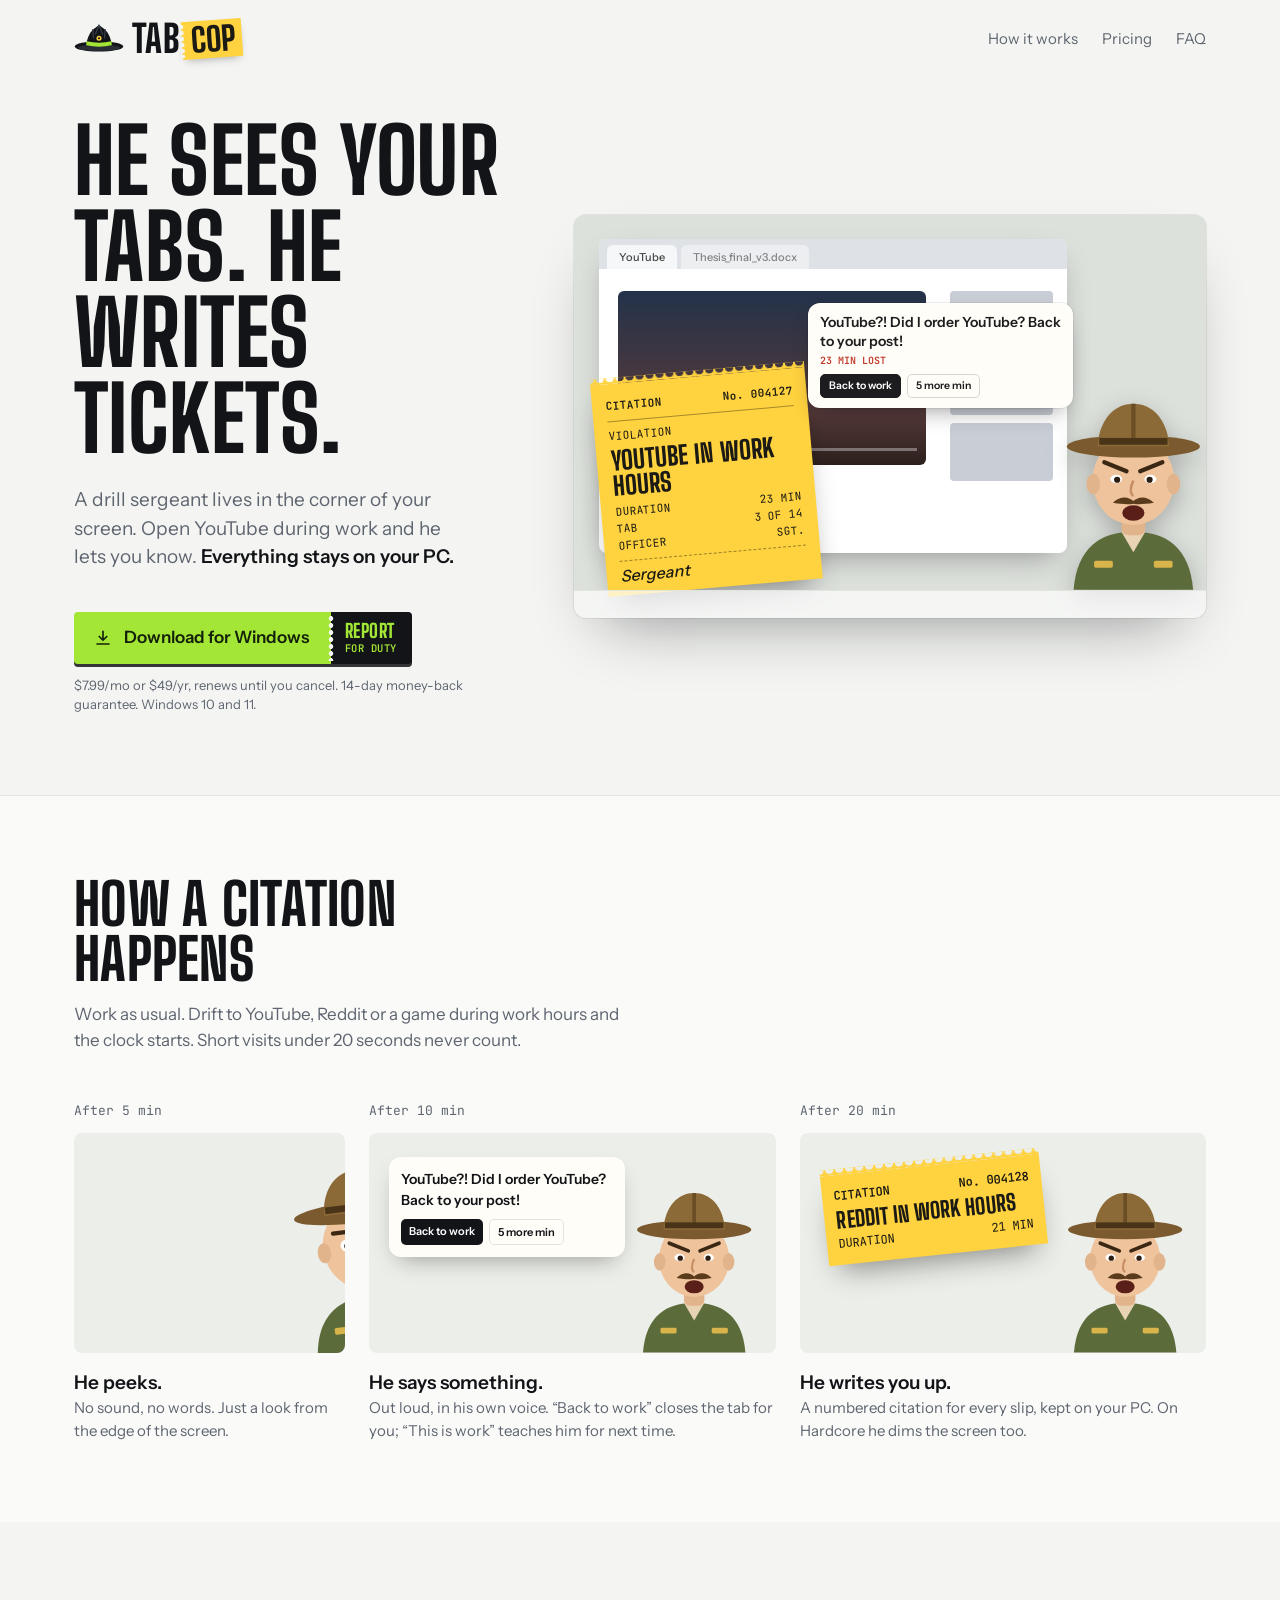
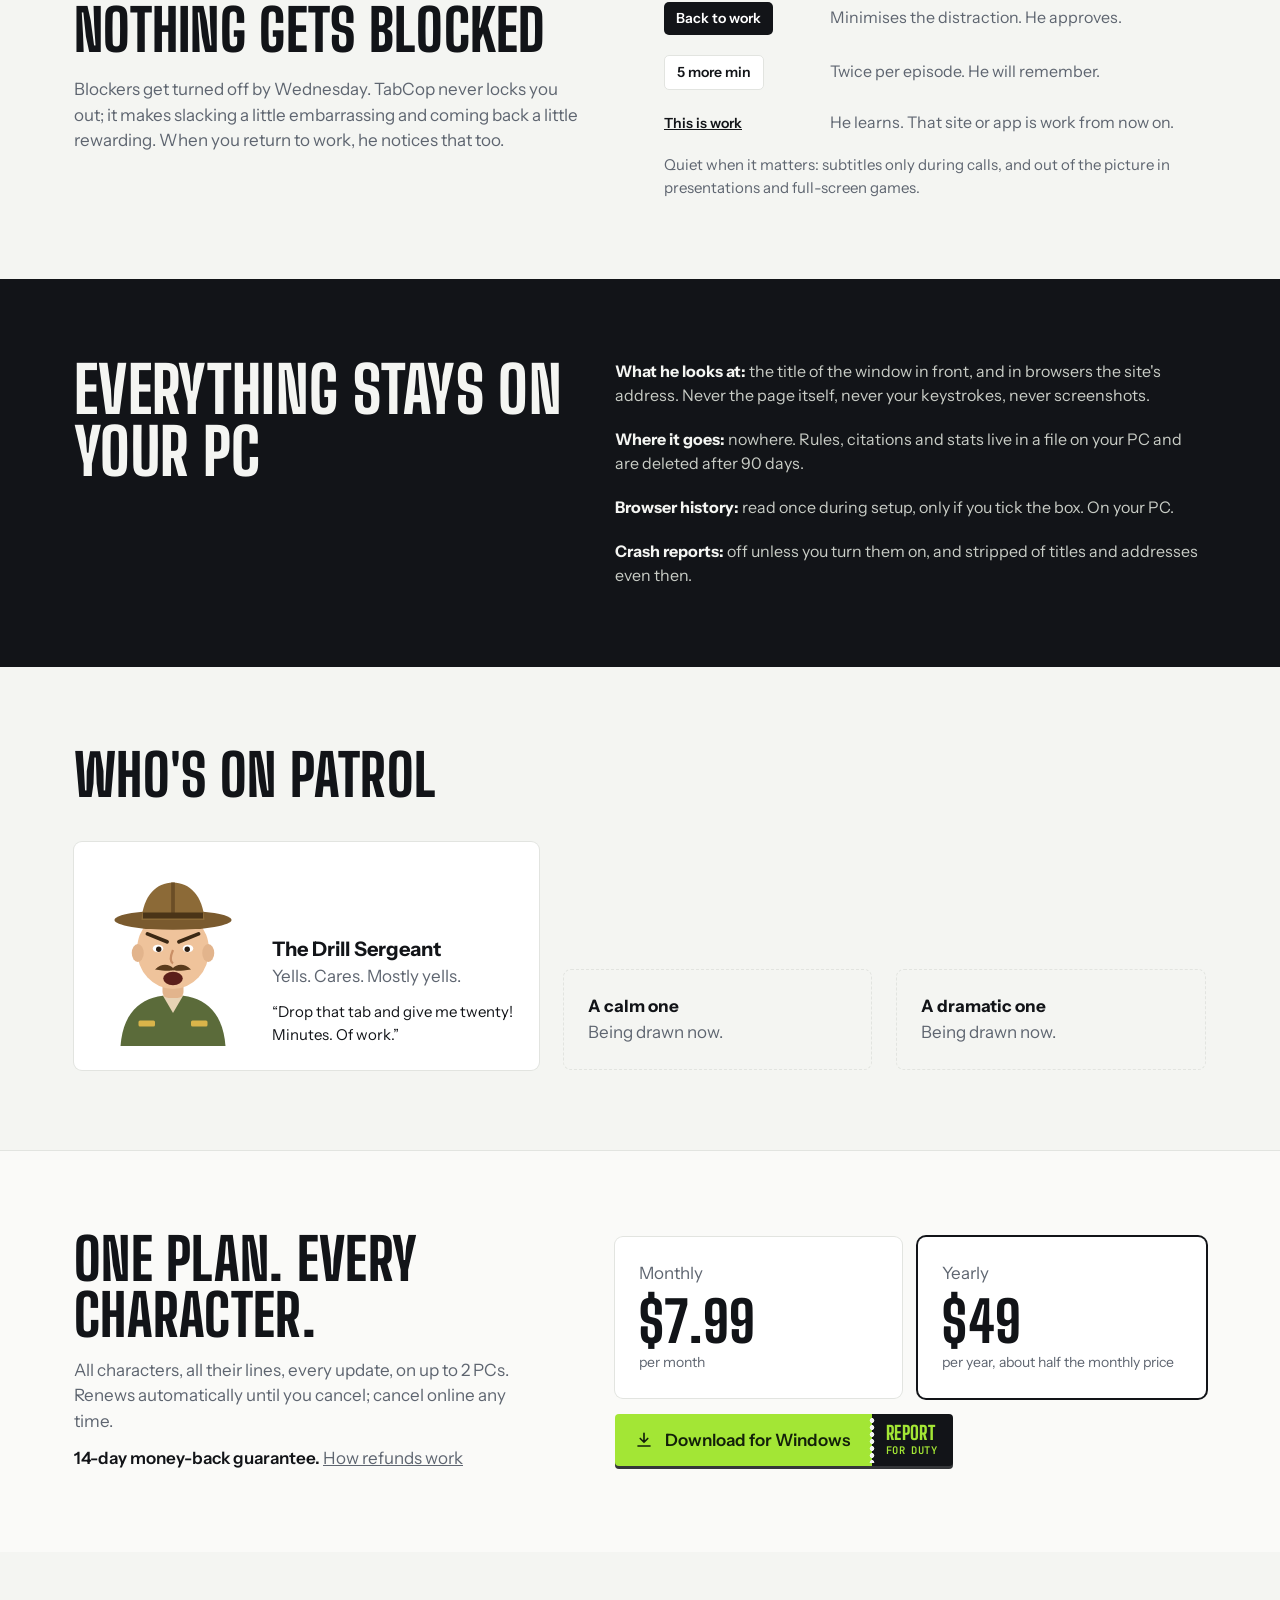
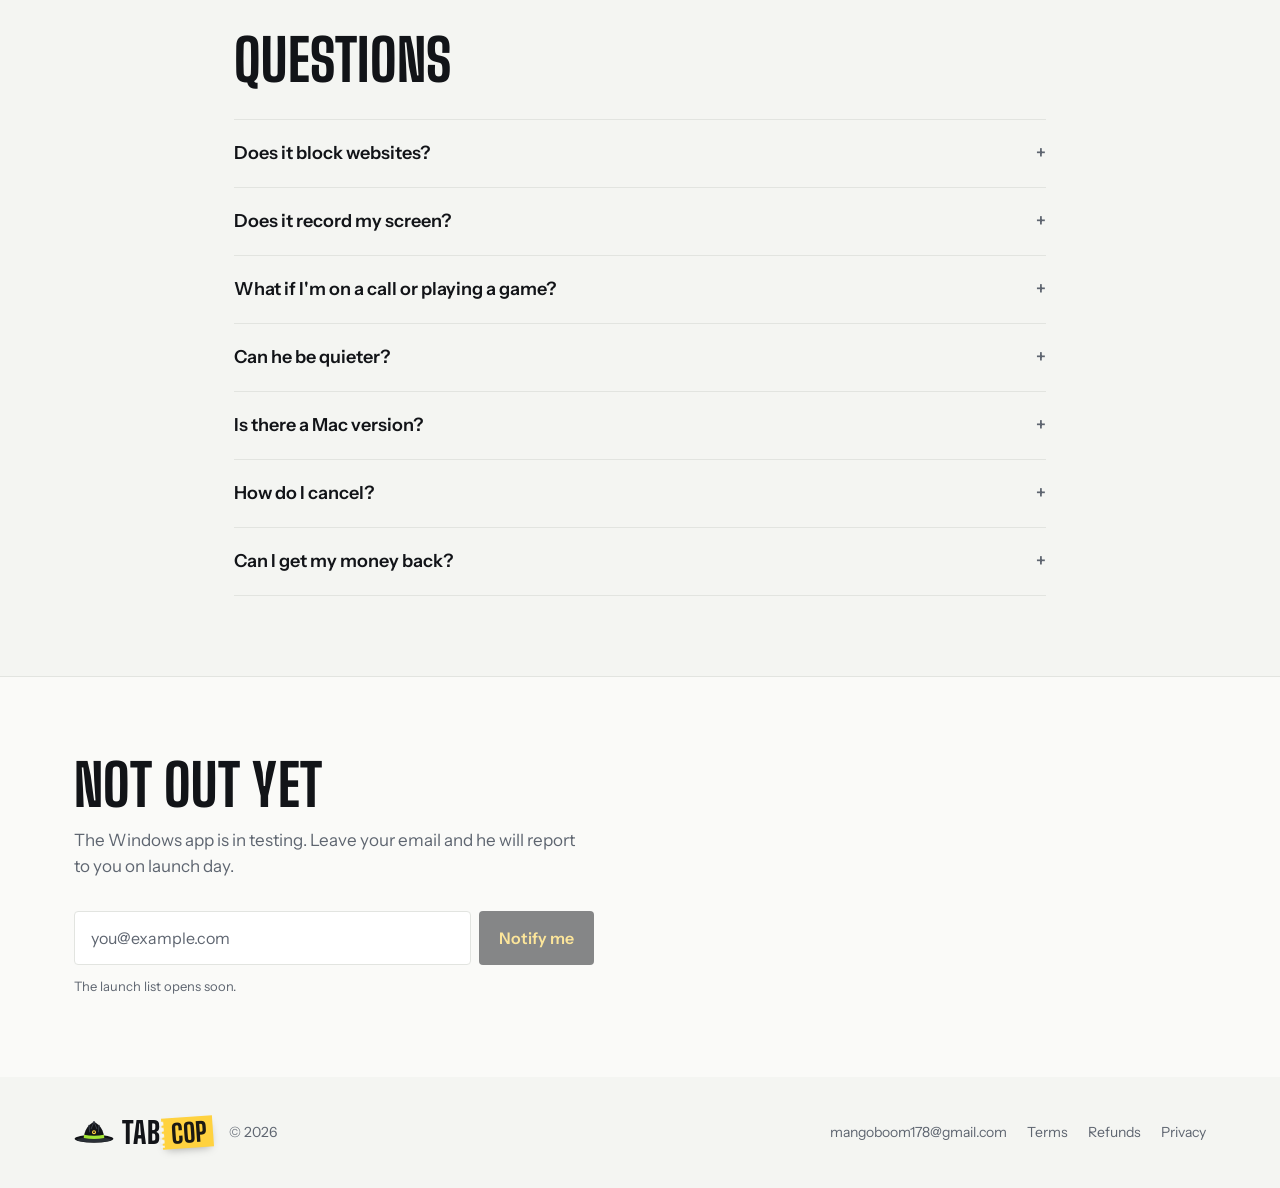
==== commit 65dc8859: "Publish site from 203ddc3" ====
--- a/index.html
+++ b/index.html
@@ -1,3 +1,3 @@
 <!DOCTYPE html><html lang="en"><head><meta charset="utf-8"><meta name="viewport" content="width=device-width, initial-scale=1"><title>TabCop: a drill sergeant for your browser tabs</title><meta name="description" content="A voiced character lives in the corner of your screen. Open YouTube during work and he lets you know. Windows. Everything stays on your PC."><meta property="og:title" content="TabCop: a drill sergeant for your browser tabs"><meta property="og:description" content="A voiced character lives in the corner of your screen. Open YouTube during work and he lets you know. Windows. Everything stays on your PC."><meta name="theme-color" content="#f4f5f2"><link rel="icon" href="/favicon.svg" type="image/svg+xml"><link rel="stylesheet" href="/_astro/Logo.6TvJ3xuP.css"></head><body><header class="mx-auto flex max-w-[1180px] items-center justify-between px-6 py-5"><a href="/" class="logo lg" aria-label="TabCop home" data-astro-cid-f7espo7c><svg class="hat" viewBox="0 0 64 40" aria-hidden="true" data-astro-cid-f7espo7c><!-- drill sergeant's campaign hat: Montana-peak crown with four pinches,
          wide brim with a shaded underside, lime band, brass badge --><ellipse cx="32" cy="30" rx="31" ry="6.5" fill="#121418" data-astro-cid-f7espo7c></ellipse><ellipse cx="32" cy="31.6" rx="27" ry="4" fill="#2a2f36" data-astro-cid-f7espo7c></ellipse><path d="M15.5 29 C 16.5 20, 19.5 13, 24 8.5 L 32 2.5 L 40 8.5 C 44.5 13, 47.5 20, 48.5 29 Z" fill="#121418" data-astro-cid-f7espo7c></path><path d="M32 2.5 L 27.5 14 M32 2.5 L 36.5 14 M24 8.5 L 25 19 M40 8.5 L 39 19" stroke="#3b424c" stroke-width="1.5" stroke-linecap="round" fill="none" data-astro-cid-f7espo7c></path><path d="M16 23.5 Q 32 27 48 23.5 L 48.4 28.6 Q 32 32 15.6 28.6 Z" fill="#a3e635" data-astro-cid-f7espo7c></path><circle cx="32" cy="19.5" r="3.2" fill="#ffd23f" data-astro-cid-f7espo7c></circle><circle cx="32" cy="19.5" r="1.4" fill="#121418" data-astro-cid-f7espo7c></circle></svg><span class="word" data-astro-cid-f7espo7c><span class="tab" data-astro-cid-f7espo7c>Tab</span><span class="cop" data-astro-cid-f7espo7c>Cop</span></span></a><nav class="flex items-center gap-6 text-[15px] text-muted"><a href="#how" class="hover:text-ink">How it works</a><a href="#pricing" class="hover:text-ink">Pricing</a><a href="#faq" class="hover:text-ink">FAQ</a></nav></header><main><!-- 1. Poster --><section class="mx-auto grid max-w-[1180px] grid-cols-1 items-center gap-12 px-6 pb-20 pt-10 lg:grid-cols-[5fr_7fr]"><div><h1 class="display text-[clamp(3.2rem,7vw,6rem)]">He sees your tabs. He writes tickets.</h1><p class="mt-6 max-w-[30ch] text-[19px] text-muted">A drill sergeant lives in the corner of your screen. Open YouTube during work and he lets you know. <b class="font-semibold text-ink">Everything stays on your PC.</b></p><div class="mt-10"><a class="dl" href="#launch" data-dl data-released="0" aria-label="Download for Windows: join the launch list"><span class="peek" aria-hidden="true"><svg viewBox="20 12 160 120" aria-hidden="true"><path d="M30 240 C 34 190, 62 172, 100 172 C 138 172, 166 190, 170 240 Z" fill="#5b6b3a"></path><path d="M86 172 L100 196 L114 172 Z" fill="#e8d3b5"></path><rect x="54" y="206" width="22" height="8" rx="2" fill="#d9b44a"></rect><rect x="124" y="206" width="22" height="8" rx="2" fill="#d9b44a"></rect><rect x="86" y="146" width="28" height="30" rx="8" fill="#e2b48c"></rect><ellipse cx="100" cy="112" rx="48" ry="52" fill="#efc39b"></ellipse><ellipse cx="53" cy="116" rx="8" ry="12" fill="#e2b48c"></ellipse><ellipse cx="147" cy="116" rx="8" ry="12" fill="#e2b48c"></ellipse><ellipse cx="100" cy="72" rx="78" ry="13" fill="#7a5a2e"></ellipse><path d="M58 72 C 60 40, 78 22, 100 22 C 122 22, 140 40, 142 72 Z" fill="#8c6a37"></path><path d="M100 22 L 100 66" stroke="#6b4e26" stroke-width="5"></path><rect x="60" y="62" width="80" height="8" fill="#4a3417"></rect><ellipse cx="80" cy="110" rx="7" ry="7" fill="#fff"></ellipse><ellipse cx="120" cy="110" rx="7" ry="7" fill="#fff"></ellipse><circle cx="81" cy="111" r="3.6" fill="#2b1d12"></circle><circle cx="119" cy="111" r="3.6" fill="#2b1d12"></circle><path d="M66 94 L92 94" stroke="#3b2814" stroke-width="5" stroke-linecap="round"></path><path d="M108 94 L134 94" stroke="#3b2814" stroke-width="5" stroke-linecap="round"></path><path d="M100 112 q-6 14 0 18" stroke="#c98f66" stroke-width="3" fill="none"></path><path d="M76 138 C 86 128, 96 132, 100 136 C 104 132, 114 128, 124 138 C 112 140, 104 140, 100 139 C 96 140, 88 140, 76 138 Z" fill="#5a3b1c"></path><path d="M89 149 L111 149" stroke="#5b1f1a" stroke-width="3.5" stroke-linecap="round"></path></svg></span><span class="say" aria-hidden="true">Finally. Click it.</span><span class="main"><svg viewBox="0 0 24 24" width="18" height="18" fill="none" stroke="currentColor" stroke-width="2.2" stroke-linecap="round" stroke-linejoin="round" aria-hidden="true"><path d="M12 3v12m0 0-5-5m5 5 5-5M4 20h16"></path></svg>Download for Windows</span><span class="stub"><b>REPORT</b>FOR DUTY</span></a><script type="module">for(let e of document.querySelectorAll(`[data-dl]`))e.addEventListener(`click`,()=>{let t=e.querySelector(`.say`);e.classList.add(`torn`),t&&(t.textContent=e.dataset.released===`1`?`Downloading… Report at 0900.`:`Not out yet. Get on the list.`),window.setTimeout(()=>{e.classList.remove(`torn`),t&&(t.textContent=`Finally. Click it.`)},2600)});</script></div><p class="mt-3 text-[13px] text-muted">$7.99/mo or $49/yr, renews until you cancel. 14-day money-back guarantee. Windows 10 and 11.</p></div><div class="desk" role="img" aria-label="A Windows desktop with YouTube open; the drill sergeant leans in from the corner with a speech bubble and a yellow citation."><div class="win"><div class="tabs"><span class="tab">YouTube</span><span class="tab" style="opacity:.6">Thesis_final_v3.docx</span></div><div class="video"></div><div class="side"><i></i><i></i><i></i></div></div><div class="citation"><div class="row" style="font-weight:600;border-bottom:1px solid rgba(0,0,0,.35);padding-bottom:6px;margin-bottom:6px"><span>CITATION</span><span>No. 004127</span></div>VIOLATION<div class="display" style="font-size:clamp(16px,2vw,26px);margin:4px 0 6px">YouTube in work hours</div><div class="row"><span>DURATION</span><span>23 MIN</span></div><div class="row"><span>TAB</span><span>3 OF 14</span></div><div class="row"><span>OFFICER</span><span>SGT.</span></div><div style="margin-top:6px;border-top:1px dashed rgba(0,0,0,.4);padding-top:6px;font:italic 500 clamp(12px,1.3vw,16px)/1 var(--font-sans)">Sergeant</div></div><div class="bubble">YouTube?! Did I order YouTube? Back to your post!<div class="lost">23 MIN LOST</div><div class="acts"><span>Back to work</span><span>5 more min</span></div></div><div class="sgt"><svg viewBox="0 0 200 240" aria-hidden="true"><path d="M30 240 C 34 190, 62 172, 100 172 C 138 172, 166 190, 170 240 Z" fill="#5b6b3a"></path><path d="M86 172 L100 196 L114 172 Z" fill="#e8d3b5"></path><rect x="54" y="206" width="22" height="8" rx="2" fill="#d9b44a"></rect><rect x="124" y="206" width="22" height="8" rx="2" fill="#d9b44a"></rect><rect x="86" y="146" width="28" height="30" rx="8" fill="#e2b48c"></rect><ellipse cx="100" cy="112" rx="48" ry="52" fill="#efc39b"></ellipse><ellipse cx="53" cy="116" rx="8" ry="12" fill="#e2b48c"></ellipse><ellipse cx="147" cy="116" rx="8" ry="12" fill="#e2b48c"></ellipse><ellipse cx="100" cy="72" rx="78" ry="13" fill="#7a5a2e"></ellipse><path d="M58 72 C 60 40, 78 22, 100 22 C 122 22, 140 40, 142 72 Z" fill="#8c6a37"></path><path d="M100 22 L 100 66" stroke="#6b4e26" stroke-width="5"></path><rect x="60" y="62" width="80" height="8" fill="#4a3417"></rect><ellipse cx="80" cy="110" rx="7" ry="5" fill="#fff"></ellipse><ellipse cx="120" cy="110" rx="7" ry="5" fill="#fff"></ellipse><circle cx="81" cy="111" r="3.6" fill="#2b1d12"></circle><circle cx="119" cy="111" r="3.6" fill="#2b1d12"></circle><path d="M66 90.5 L92 101" stroke="#3b2814" stroke-width="5" stroke-linecap="round"></path><path d="M108 101 L134 90.5" stroke="#3b2814" stroke-width="5" stroke-linecap="round"></path><path d="M100 112 q-6 14 0 18" stroke="#c98f66" stroke-width="3" fill="none"></path><path d="M76 138 C 86 128, 96 132, 100 136 C 104 132, 114 128, 124 138 C 112 140, 104 140, 100 139 C 96 140, 88 140, 76 138 Z" fill="#5a3b1c"></path><ellipse cx="100" cy="150" rx="13" ry="9" fill="#5b1f1a"></ellipse></svg></div><div class="taskbar"></div></div></section><!-- 2. How a citation happens: one sequence, three moments of unequal weight --><section id="how" class="border-t border-line bg-raised"><div class="mx-auto max-w-[1180px] px-6 py-20"><h2 class="display max-w-[16ch] text-[clamp(2.4rem,4.5vw,3.8rem)]">How a citation happens</h2><p class="mt-4 max-w-[52ch] text-muted">Work as usual. Drift to YouTube, Reddit or a game during work hours and the clock starts. Short visits under 20 seconds never count.</p><ol class="mt-12 grid gap-6 lg:grid-cols-[2fr_3fr_3fr]"><li class="flex flex-col"><span class="mono text-[13px] text-muted">After 5 min</span><div class="relative mt-3 h-[220px] overflow-hidden rounded-[8px] bg-wash"><div class="absolute bottom-0 right-[-38%] w-[62%] rotate-[-7deg]"><svg viewBox="0 0 200 240" aria-hidden="true"><path d="M30 240 C 34 190, 62 172, 100 172 C 138 172, 166 190, 170 240 Z" fill="#5b6b3a"></path><path d="M86 172 L100 196 L114 172 Z" fill="#e8d3b5"></path><rect x="54" y="206" width="22" height="8" rx="2" fill="#d9b44a"></rect><rect x="124" y="206" width="22" height="8" rx="2" fill="#d9b44a"></rect><rect x="86" y="146" width="28" height="30" rx="8" fill="#e2b48c"></rect><ellipse cx="100" cy="112" rx="48" ry="52" fill="#efc39b"></ellipse><ellipse cx="53" cy="116" rx="8" ry="12" fill="#e2b48c"></ellipse><ellipse cx="147" cy="116" rx="8" ry="12" fill="#e2b48c"></ellipse><ellipse cx="100" cy="72" rx="78" ry="13" fill="#7a5a2e"></ellipse><path d="M58 72 C 60 40, 78 22, 100 22 C 122 22, 140 40, 142 72 Z" fill="#8c6a37"></path><path d="M100 22 L 100 66" stroke="#6b4e26" stroke-width="5"></path><rect x="60" y="62" width="80" height="8" fill="#4a3417"></rect><ellipse cx="80" cy="110" rx="7" ry="7" fill="#fff"></ellipse><ellipse cx="120" cy="110" rx="7" ry="7" fill="#fff"></ellipse><circle cx="81" cy="111" r="3.6" fill="#2b1d12"></circle><circle cx="119" cy="111" r="3.6" fill="#2b1d12"></circle><path d="M66 94 L92 94" stroke="#3b2814" stroke-width="5" stroke-linecap="round"></path><path d="M108 94 L134 94" stroke="#3b2814" stroke-width="5" stroke-linecap="round"></path><path d="M100 112 q-6 14 0 18" stroke="#c98f66" stroke-width="3" fill="none"></path><path d="M76 138 C 86 128, 96 132, 100 136 C 104 132, 114 128, 124 138 C 112 140, 104 140, 100 139 C 96 140, 88 140, 76 138 Z" fill="#5a3b1c"></path><path d="M89 149 L111 149" stroke="#5b1f1a" stroke-width="3.5" stroke-linecap="round"></path></svg></div></div><h3 class="mt-4 text-[19px] font-semibold">He peeks.</h3><p class="text-[15px] text-muted">No sound, no words. Just a look from the edge of the screen.</p></li><li class="flex flex-col"><span class="mono text-[13px] text-muted">After 10 min</span><div class="relative mt-3 h-[220px] overflow-hidden rounded-[8px] bg-wash"><div class="absolute bottom-0 right-2 w-[36%]"><svg viewBox="0 0 200 240" aria-hidden="true"><path d="M30 240 C 34 190, 62 172, 100 172 C 138 172, 166 190, 170 240 Z" fill="#5b6b3a"></path><path d="M86 172 L100 196 L114 172 Z" fill="#e8d3b5"></path><rect x="54" y="206" width="22" height="8" rx="2" fill="#d9b44a"></rect><rect x="124" y="206" width="22" height="8" rx="2" fill="#d9b44a"></rect><rect x="86" y="146" width="28" height="30" rx="8" fill="#e2b48c"></rect><ellipse cx="100" cy="112" rx="48" ry="52" fill="#efc39b"></ellipse><ellipse cx="53" cy="116" rx="8" ry="12" fill="#e2b48c"></ellipse><ellipse cx="147" cy="116" rx="8" ry="12" fill="#e2b48c"></ellipse><ellipse cx="100" cy="72" rx="78" ry="13" fill="#7a5a2e"></ellipse><path d="M58 72 C 60 40, 78 22, 100 22 C 122 22, 140 40, 142 72 Z" fill="#8c6a37"></path><path d="M100 22 L 100 66" stroke="#6b4e26" stroke-width="5"></path><rect x="60" y="62" width="80" height="8" fill="#4a3417"></rect><ellipse cx="80" cy="110" rx="7" ry="5" fill="#fff"></ellipse><ellipse cx="120" cy="110" rx="7" ry="5" fill="#fff"></ellipse><circle cx="81" cy="111" r="3.6" fill="#2b1d12"></circle><circle cx="119" cy="111" r="3.6" fill="#2b1d12"></circle><path d="M66 90.5 L92 101" stroke="#3b2814" stroke-width="5" stroke-linecap="round"></path><path d="M108 101 L134 90.5" stroke="#3b2814" stroke-width="5" stroke-linecap="round"></path><path d="M100 112 q-6 14 0 18" stroke="#c98f66" stroke-width="3" fill="none"></path><path d="M76 138 C 86 128, 96 132, 100 136 C 104 132, 114 128, 124 138 C 112 140, 104 140, 100 139 C 96 140, 88 140, 76 138 Z" fill="#5a3b1c"></path><ellipse cx="100" cy="150" rx="13" ry="9" fill="#5b1f1a"></ellipse></svg></div><div class="absolute left-5 top-6 w-[58%] rounded-[12px] bg-[#fffdf7] p-3 text-[14px] font-semibold shadow-[0_10px_24px_-10px_rgba(0,0,0,.4)]">YouTube?! Did I order YouTube? Back to your post!<div class="mt-2 flex gap-1.5 text-[11px]"><span class="rounded-[5px] bg-ink px-2 py-1 text-white">Back to work</span><span class="rounded-[5px] border border-line px-2 py-1">5 more min</span></div></div></div><h3 class="mt-4 text-[19px] font-semibold">He says something.</h3><p class="text-[15px] text-muted">Out loud, in his own voice. “Back to work” closes the tab for you; “This is work” teaches him for next time.</p></li><li class="flex flex-col"><span class="mono text-[13px] text-muted">After 20 min</span><div class="relative mt-3 h-[220px] overflow-hidden rounded-[8px] bg-wash"><div class="citation absolute left-6 top-8 w-[54%] -rotate-6 p-3 text-[11px]"><div class="row font-semibold"><span>CITATION</span><span>No. 004128</span></div><div class="display my-1 text-[22px]">Reddit in work hours</div><div class="row"><span>DURATION</span><span>21 MIN</span></div></div><div class="absolute bottom-0 right-2 w-[36%]"><svg viewBox="0 0 200 240" aria-hidden="true"><path d="M30 240 C 34 190, 62 172, 100 172 C 138 172, 166 190, 170 240 Z" fill="#5b6b3a"></path><path d="M86 172 L100 196 L114 172 Z" fill="#e8d3b5"></path><rect x="54" y="206" width="22" height="8" rx="2" fill="#d9b44a"></rect><rect x="124" y="206" width="22" height="8" rx="2" fill="#d9b44a"></rect><rect x="86" y="146" width="28" height="30" rx="8" fill="#e2b48c"></rect><ellipse cx="100" cy="112" rx="48" ry="52" fill="#efc39b"></ellipse><ellipse cx="53" cy="116" rx="8" ry="12" fill="#e2b48c"></ellipse><ellipse cx="147" cy="116" rx="8" ry="12" fill="#e2b48c"></ellipse><ellipse cx="100" cy="72" rx="78" ry="13" fill="#7a5a2e"></ellipse><path d="M58 72 C 60 40, 78 22, 100 22 C 122 22, 140 40, 142 72 Z" fill="#8c6a37"></path><path d="M100 22 L 100 66" stroke="#6b4e26" stroke-width="5"></path><rect x="60" y="62" width="80" height="8" fill="#4a3417"></rect><ellipse cx="80" cy="110" rx="7" ry="5" fill="#fff"></ellipse><ellipse cx="120" cy="110" rx="7" ry="5" fill="#fff"></ellipse><circle cx="81" cy="111" r="3.6" fill="#2b1d12"></circle><circle cx="119" cy="111" r="3.6" fill="#2b1d12"></circle><path d="M66 90.5 L92 101" stroke="#3b2814" stroke-width="5" stroke-linecap="round"></path><path d="M108 101 L134 90.5" stroke="#3b2814" stroke-width="5" stroke-linecap="round"></path><path d="M100 112 q-6 14 0 18" stroke="#c98f66" stroke-width="3" fill="none"></path><path d="M76 138 C 86 128, 96 132, 100 136 C 104 132, 114 128, 124 138 C 112 140, 104 140, 100 139 C 96 140, 88 140, 76 138 Z" fill="#5a3b1c"></path><ellipse cx="100" cy="150" rx="13" ry="9" fill="#5b1f1a"></ellipse></svg></div></div><h3 class="mt-4 text-[19px] font-semibold">He writes you up.</h3><p class="text-[15px] text-muted">A numbered citation for every slip, kept on your PC. On Hardcore he dims the screen too.</p></li></ol></div></section><!-- 3. Not a blocker --><section class="mx-auto grid max-w-[1180px] gap-12 px-6 py-20 lg:grid-cols-2"><div><h2 class="display text-[clamp(2.4rem,4.5vw,3.8rem)]">Nothing gets blocked</h2><p class="mt-5 max-w-[46ch] text-muted">Blockers get turned off by Wednesday. TabCop never locks you out; it makes slacking a little embarrassing and coming back a little rewarding. When you return to work, he notices that too.</p></div><dl class="grid gap-5 self-center text-[16px]"><div class="grid grid-cols-[150px_1fr] items-baseline gap-4"><dt><span class="inline-block rounded-[5px] bg-ink px-3 py-1.5 text-[14px] font-semibold text-white">Back to work</span></dt><dd class="text-muted">Minimises the distraction. He approves.</dd></div><div class="grid grid-cols-[150px_1fr] items-baseline gap-4"><dt><span class="inline-block rounded-[5px] border border-line bg-surface px-3 py-1.5 text-[14px] font-semibold">5 more min</span></dt><dd class="text-muted">Twice per episode. He will remember.</dd></div><div class="grid grid-cols-[150px_1fr] items-baseline gap-4"><dt><span class="text-[14px] font-semibold underline">This is work</span></dt><dd class="text-muted">He learns. That site or app is work from now on.</dd></div><p class="text-[15px] text-muted">Quiet when it matters: subtitles only during calls, and out of the picture in presentations and full-screen games.</p></dl></section><!-- 4. Privacy --><section class="bg-ink text-[#f4f5f2]"><div class="mx-auto grid max-w-[1180px] gap-12 px-6 py-20 lg:grid-cols-[5fr_6fr]"><h2 class="display text-[clamp(2.6rem,5vw,4.4rem)]">Everything stays on your PC</h2><ul class="grid gap-5 self-center text-[16px] text-[#c9cdc6]"><li><b class="text-[#f4f5f2]">What he looks at:</b> the title of the window in front, and in browsers the site's address. Never the page itself, never your keystrokes, never screenshots.</li><li><b class="text-[#f4f5f2]">Where it goes:</b> nowhere. Rules, citations and stats live in a file on your PC and are deleted after 90 days.</li><li><b class="text-[#f4f5f2]">Browser history:</b> read once during setup, only if you tick the box. On your PC.</li><li><b class="text-[#f4f5f2]">Crash reports:</b> off unless you turn them on, and stripped of titles and addresses even then.</li></ul></div></section><!-- 5. Characters --><section class="mx-auto max-w-[1180px] px-6 py-20"><h2 class="display text-[clamp(2.4rem,4.5vw,3.8rem)]">Who's on patrol</h2><div class="mt-10 grid items-end gap-6 lg:grid-cols-[3fr_2fr_2fr]"><figure class="m-0 grid grid-cols-[150px_1fr] items-end gap-6 rounded-[8px] bg-surface p-6 shadow-[0_0_0_1px_var(--line)]"><div class="w-[150px]"><svg viewBox="0 0 200 240" aria-hidden="true"><path d="M30 240 C 34 190, 62 172, 100 172 C 138 172, 166 190, 170 240 Z" fill="#5b6b3a"></path><path d="M86 172 L100 196 L114 172 Z" fill="#e8d3b5"></path><rect x="54" y="206" width="22" height="8" rx="2" fill="#d9b44a"></rect><rect x="124" y="206" width="22" height="8" rx="2" fill="#d9b44a"></rect><rect x="86" y="146" width="28" height="30" rx="8" fill="#e2b48c"></rect><ellipse cx="100" cy="112" rx="48" ry="52" fill="#efc39b"></ellipse><ellipse cx="53" cy="116" rx="8" ry="12" fill="#e2b48c"></ellipse><ellipse cx="147" cy="116" rx="8" ry="12" fill="#e2b48c"></ellipse><ellipse cx="100" cy="72" rx="78" ry="13" fill="#7a5a2e"></ellipse><path d="M58 72 C 60 40, 78 22, 100 22 C 122 22, 140 40, 142 72 Z" fill="#8c6a37"></path><path d="M100 22 L 100 66" stroke="#6b4e26" stroke-width="5"></path><rect x="60" y="62" width="80" height="8" fill="#4a3417"></rect><ellipse cx="80" cy="110" rx="7" ry="5" fill="#fff"></ellipse><ellipse cx="120" cy="110" rx="7" ry="5" fill="#fff"></ellipse><circle cx="81" cy="111" r="3.6" fill="#2b1d12"></circle><circle cx="119" cy="111" r="3.6" fill="#2b1d12"></circle><path d="M66 90.5 L92 101" stroke="#3b2814" stroke-width="5" stroke-linecap="round"></path><path d="M108 101 L134 90.5" stroke="#3b2814" stroke-width="5" stroke-linecap="round"></path><path d="M100 112 q-6 14 0 18" stroke="#c98f66" stroke-width="3" fill="none"></path><path d="M76 138 C 86 128, 96 132, 100 136 C 104 132, 114 128, 124 138 C 112 140, 104 140, 100 139 C 96 140, 88 140, 76 138 Z" fill="#5a3b1c"></path><ellipse cx="100" cy="150" rx="13" ry="9" fill="#5b1f1a"></ellipse></svg></div><figcaption><b class="block text-[20px]">The Drill Sergeant</b><span class="text-muted">Yells. Cares. Mostly yells.</span><p class="mt-3 text-[15px]">“Drop that tab and give me twenty! Minutes. Of work.”</p></figcaption></figure><div class="rounded-[8px] border-[1.5px] border-dashed border-line p-6 text-muted"><b class="block text-ink">A calm one</b>Being drawn now.</div><div class="rounded-[8px] border-[1.5px] border-dashed border-line p-6 text-muted"><b class="block text-ink">A dramatic one</b>Being drawn now.</div></div></section><!-- 6. Pricing --><section id="pricing" class="border-t border-line bg-raised"><div class="mx-auto grid max-w-[1180px] gap-12 px-6 py-20 lg:grid-cols-[5fr_6fr]"><div><h2 class="display text-[clamp(2.4rem,4.5vw,3.8rem)]">One plan. Every character.</h2><p class="mt-4 max-w-[40ch] text-muted">All characters, all their lines, every update, on up to 2 PCs. Renews automatically until you cancel; cancel online any time.</p><p class="mt-3 max-w-[40ch] font-semibold">14-day money-back guarantee. <a href="/refunds" class="font-normal text-muted underline">How refunds work</a></p></div><div class="grid gap-4 self-center sm:grid-cols-2"><div class="rounded-[8px] bg-surface p-6 shadow-[0_0_0_1px_var(--line)]"><span class="text-muted">Monthly</span><div class="display mt-2 text-[56px]">$7.99</div><span class="text-[14px] text-muted">per month</span></div><div class="rounded-[8px] bg-surface p-6 shadow-[0_0_0_2px_var(--ink)]"><span class="text-muted">Yearly</span><div class="display mt-2 text-[56px]">$49</div><span class="text-[14px] text-muted">per year, about half the monthly price</span></div><div class="sm:col-span-2"><a class="dl" href="#launch" data-dl data-released="0" aria-label="Download for Windows: join the launch list"><span class="peek" aria-hidden="true"><svg viewBox="20 12 160 120" aria-hidden="true"><path d="M30 240 C 34 190, 62 172, 100 172 C 138 172, 166 190, 170 240 Z" fill="#5b6b3a"></path><path d="M86 172 L100 196 L114 172 Z" fill="#e8d3b5"></path><rect x="54" y="206" width="22" height="8" rx="2" fill="#d9b44a"></rect><rect x="124" y="206" width="22" height="8" rx="2" fill="#d9b44a"></rect><rect x="86" y="146" width="28" height="30" rx="8" fill="#e2b48c"></rect><ellipse cx="100" cy="112" rx="48" ry="52" fill="#efc39b"></ellipse><ellipse cx="53" cy="116" rx="8" ry="12" fill="#e2b48c"></ellipse><ellipse cx="147" cy="116" rx="8" ry="12" fill="#e2b48c"></ellipse><ellipse cx="100" cy="72" rx="78" ry="13" fill="#7a5a2e"></ellipse><path d="M58 72 C 60 40, 78 22, 100 22 C 122 22, 140 40, 142 72 Z" fill="#8c6a37"></path><path d="M100 22 L 100 66" stroke="#6b4e26" stroke-width="5"></path><rect x="60" y="62" width="80" height="8" fill="#4a3417"></rect><ellipse cx="80" cy="110" rx="7" ry="7" fill="#fff"></ellipse><ellipse cx="120" cy="110" rx="7" ry="7" fill="#fff"></ellipse><circle cx="81" cy="111" r="3.6" fill="#2b1d12"></circle><circle cx="119" cy="111" r="3.6" fill="#2b1d12"></circle><path d="M66 94 L92 94" stroke="#3b2814" stroke-width="5" stroke-linecap="round"></path><path d="M108 94 L134 94" stroke="#3b2814" stroke-width="5" stroke-linecap="round"></path><path d="M100 112 q-6 14 0 18" stroke="#c98f66" stroke-width="3" fill="none"></path><path d="M76 138 C 86 128, 96 132, 100 136 C 104 132, 114 128, 124 138 C 112 140, 104 140, 100 139 C 96 140, 88 140, 76 138 Z" fill="#5a3b1c"></path><path d="M89 149 L111 149" stroke="#5b1f1a" stroke-width="3.5" stroke-linecap="round"></path></svg></span><span class="say" aria-hidden="true">Finally. Click it.</span><span class="main"><svg viewBox="0 0 24 24" width="18" height="18" fill="none" stroke="currentColor" stroke-width="2.2" stroke-linecap="round" stroke-linejoin="round" aria-hidden="true"><path d="M12 3v12m0 0-5-5m5 5 5-5M4 20h16"></path></svg>Download for Windows</span><span class="stub"><b>REPORT</b>FOR DUTY</span></a></div></div></div></section><!-- 7. FAQ --><section id="faq" class="mx-auto max-w-[860px] px-6 py-20"><h2 class="display text-[clamp(2.4rem,4.5vw,3.8rem)]">Questions</h2><div class="mt-8 divide-y divide-line border-y border-line"><details class="group py-5"><summary class="flex cursor-pointer list-none items-center justify-between gap-6 text-[18px] font-semibold">Does it block websites?<span class="text-muted transition group-open:rotate-45" aria-hidden="true">+</span></summary><p class="mt-3 max-w-[62ch] text-muted">No. Nothing is ever blocked. He notices, says something, and writes you a citation if you keep going. Close the tab or press “This is work” and he backs off.</p></details><details class="group py-5"><summary class="flex cursor-pointer list-none items-center justify-between gap-6 text-[18px] font-semibold">Does it record my screen?<span class="text-muted transition group-open:rotate-45" aria-hidden="true">+</span></summary><p class="mt-3 max-w-[62ch] text-muted">No. It reads the title of the window in front and, in browsers, the site&#39;s address. That stays on your PC. No screenshots, no keystrokes, nothing uploaded.</p></details><details class="group py-5"><summary class="flex cursor-pointer list-none items-center justify-between gap-6 text-[18px] font-semibold">What if I&#39;m on a call or playing a game?<span class="text-muted transition group-open:rotate-45" aria-hidden="true">+</span></summary><p class="mt-3 max-w-[62ch] text-muted">During calls he only shows subtitles. Presentations and full-screen games: he stays out of the picture.</p></details><details class="group py-5"><summary class="flex cursor-pointer list-none items-center justify-between gap-6 text-[18px] font-semibold">Can he be quieter?<span class="text-muted transition group-open:rotate-45" aria-hidden="true">+</span></summary><p class="mt-3 max-w-[62ch] text-muted">Pick Soft, Normal or Hardcore, or set your own minutes for each step. Turn the voice off for subtitles only.</p></details><details class="group py-5"><summary class="flex cursor-pointer list-none items-center justify-between gap-6 text-[18px] font-semibold">Is there a Mac version?<span class="text-muted transition group-open:rotate-45" aria-hidden="true">+</span></summary><p class="mt-3 max-w-[62ch] text-muted">Not yet. TabCop is for Windows 10 and 11.</p></details><details class="group py-5"><summary class="flex cursor-pointer list-none items-center justify-between gap-6 text-[18px] font-semibold">How do I cancel?<span class="text-muted transition group-open:rotate-45" aria-hidden="true">+</span></summary><p class="mt-3 max-w-[62ch] text-muted">Online, any time, from the link in your receipt email. You keep TabCop until the end of the period you paid for.</p></details><details class="group py-5"><summary class="flex cursor-pointer list-none items-center justify-between gap-6 text-[18px] font-semibold">Can I get my money back?<span class="text-muted transition group-open:rotate-45" aria-hidden="true">+</span></summary><p class="mt-3 max-w-[62ch] text-muted">Yes: within 14 days of your first payment, or of a yearly renewal, you get a full refund. No questions.</p></details></div></section><!-- 8. Launch list (where the button leads before release) --><section id="launch" class="border-t border-line bg-raised"><div class="mx-auto max-w-[1180px] px-6 py-20"><h2 class="display text-[clamp(2.4rem,4.5vw,3.8rem)]">Not out yet</h2><p class="mb-8 mt-4 max-w-[46ch] text-muted">The Windows app is in testing. Leave your email and he will report to you on launch day.</p><form method="post" target="_blank" class="flex max-w-[520px] flex-col gap-3" data-launch-form><div class="flex flex-wrap gap-2"><label for="email" class="sr-only">Email</label><input id="email" name="email" type="email" required autocomplete="email" placeholder="you@example.com" class="min-w-[240px] flex-1 rounded-[4px] border border-line bg-surface px-4 py-3.5 text-[16px] text-ink placeholder:text-muted"><button type="submit" disabled class="rounded-[4px] bg-ink px-5 py-3.5 text-[16px] font-semibold text-ticket disabled:cursor-not-allowed disabled:opacity-50">Notify me</button></div><p class="text-[13px] text-muted">The launch list opens soon.</p></form></div></section></main><footer class="mx-auto flex max-w-[1180px] flex-wrap items-center justify-between gap-4 px-6 py-10 text-[14px] text-muted"><span class="flex items-center gap-4"><a href="/" class="logo md" aria-label="TabCop home" data-astro-cid-f7espo7c><svg class="hat" viewBox="0 0 64 40" aria-hidden="true" data-astro-cid-f7espo7c><!-- drill sergeant's campaign hat: Montana-peak crown with four pinches,
-         wide brim with a shaded underside, lime band, brass badge --><ellipse cx="32" cy="30" rx="31" ry="6.5" fill="#121418" data-astro-cid-f7espo7c></ellipse><ellipse cx="32" cy="31.6" rx="27" ry="4" fill="#2a2f36" data-astro-cid-f7espo7c></ellipse><path d="M15.5 29 C 16.5 20, 19.5 13, 24 8.5 L 32 2.5 L 40 8.5 C 44.5 13, 47.5 20, 48.5 29 Z" fill="#121418" data-astro-cid-f7espo7c></path><path d="M32 2.5 L 27.5 14 M32 2.5 L 36.5 14 M24 8.5 L 25 19 M40 8.5 L 39 19" stroke="#3b424c" stroke-width="1.5" stroke-linecap="round" fill="none" data-astro-cid-f7espo7c></path><path d="M16 23.5 Q 32 27 48 23.5 L 48.4 28.6 Q 32 32 15.6 28.6 Z" fill="#a3e635" data-astro-cid-f7espo7c></path><circle cx="32" cy="19.5" r="3.2" fill="#ffd23f" data-astro-cid-f7espo7c></circle><circle cx="32" cy="19.5" r="1.4" fill="#121418" data-astro-cid-f7espo7c></circle></svg><span class="word" data-astro-cid-f7espo7c><span class="tab" data-astro-cid-f7espo7c>Tab</span><span class="cop" data-astro-cid-f7espo7c>Cop</span></span></a> <span>© 2026</span></span><span class="flex gap-5"><a href="/terms" class="hover:text-ink">Terms</a><a href="/refunds" class="hover:text-ink">Refunds</a><a href="/privacy" class="hover:text-ink">Privacy</a></span></footer></body></html>+         wide brim with a shaded underside, lime band, brass badge --><ellipse cx="32" cy="30" rx="31" ry="6.5" fill="#121418" data-astro-cid-f7espo7c></ellipse><ellipse cx="32" cy="31.6" rx="27" ry="4" fill="#2a2f36" data-astro-cid-f7espo7c></ellipse><path d="M15.5 29 C 16.5 20, 19.5 13, 24 8.5 L 32 2.5 L 40 8.5 C 44.5 13, 47.5 20, 48.5 29 Z" fill="#121418" data-astro-cid-f7espo7c></path><path d="M32 2.5 L 27.5 14 M32 2.5 L 36.5 14 M24 8.5 L 25 19 M40 8.5 L 39 19" stroke="#3b424c" stroke-width="1.5" stroke-linecap="round" fill="none" data-astro-cid-f7espo7c></path><path d="M16 23.5 Q 32 27 48 23.5 L 48.4 28.6 Q 32 32 15.6 28.6 Z" fill="#a3e635" data-astro-cid-f7espo7c></path><circle cx="32" cy="19.5" r="3.2" fill="#ffd23f" data-astro-cid-f7espo7c></circle><circle cx="32" cy="19.5" r="1.4" fill="#121418" data-astro-cid-f7espo7c></circle></svg><span class="word" data-astro-cid-f7espo7c><span class="tab" data-astro-cid-f7espo7c>Tab</span><span class="cop" data-astro-cid-f7espo7c>Cop</span></span></a> <span>© 2026</span></span><span class="flex flex-wrap gap-5"><a href="mailto:mangoboom178@gmail.com" class="hover:text-ink">mangoboom178@gmail.com</a><a href="/terms" class="hover:text-ink">Terms</a><a href="/refunds" class="hover:text-ink">Refunds</a><a href="/privacy" class="hover:text-ink">Privacy</a></span></footer></body></html>
